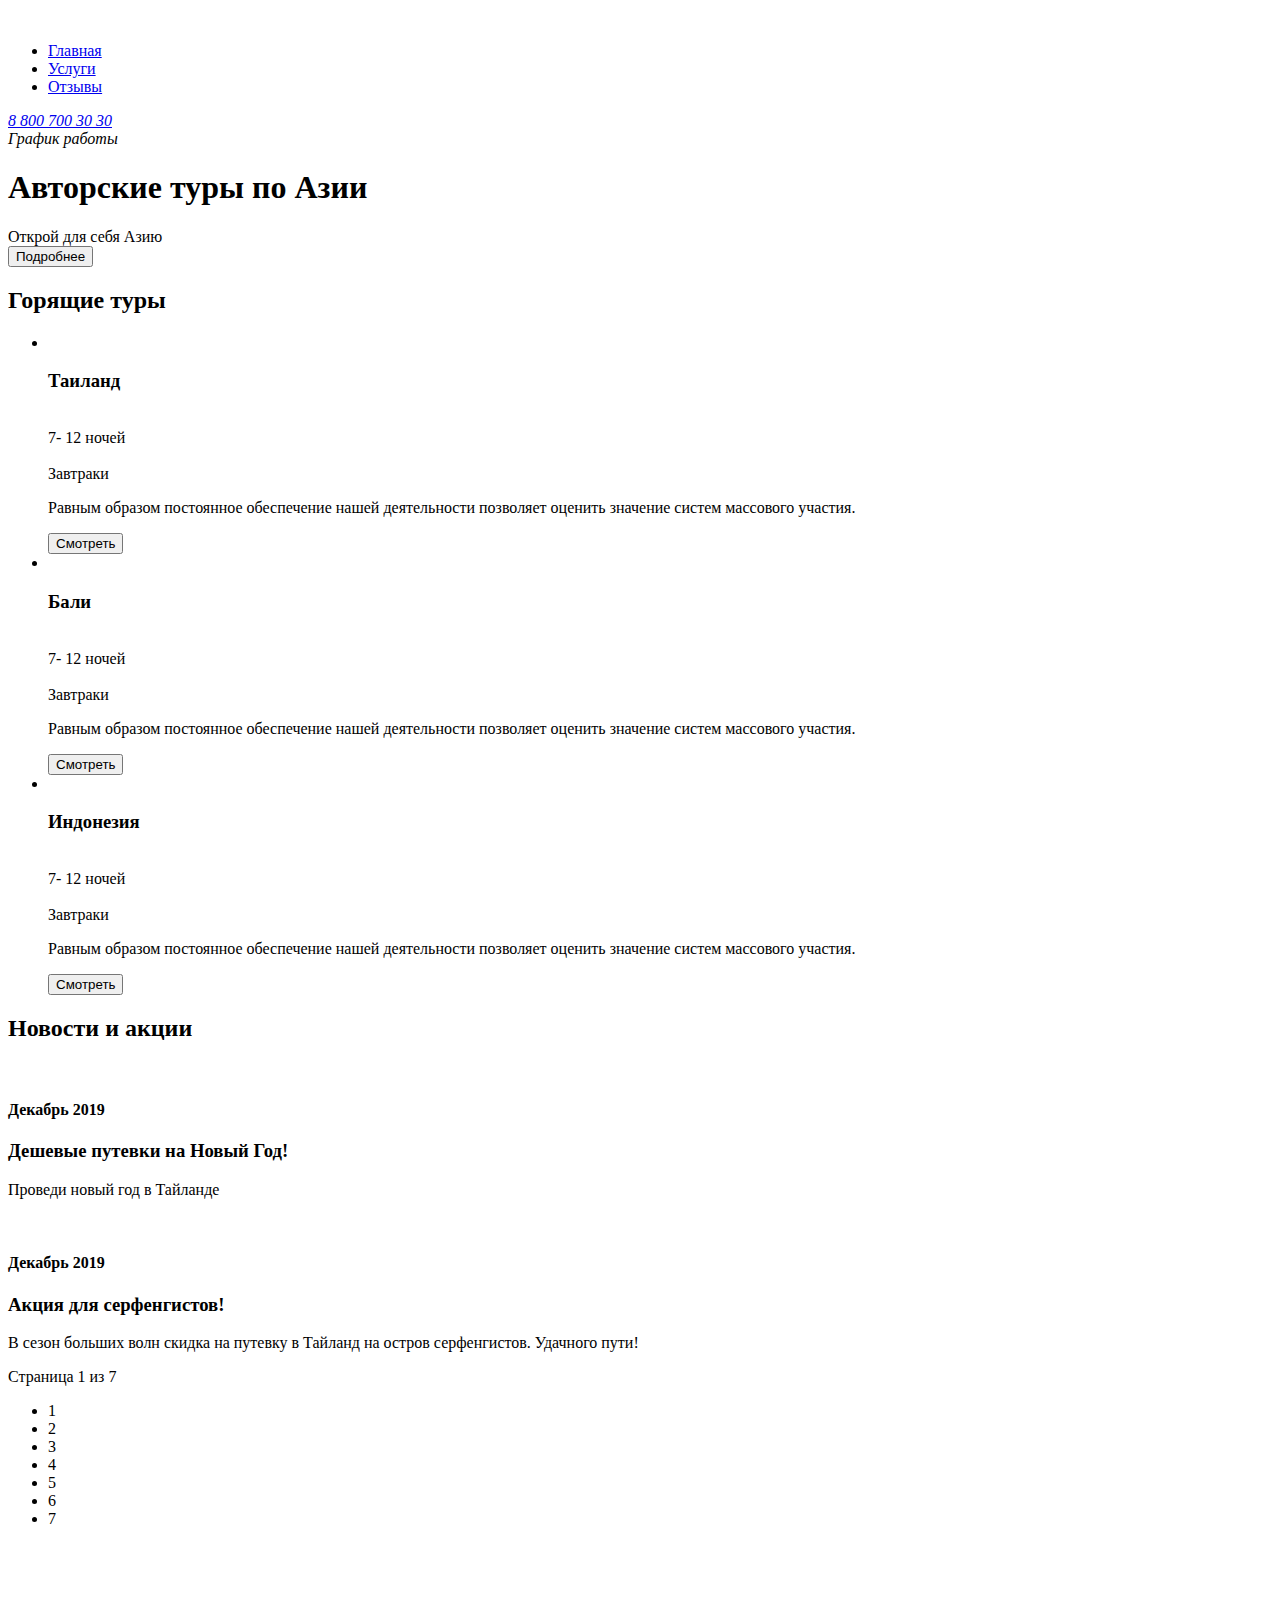
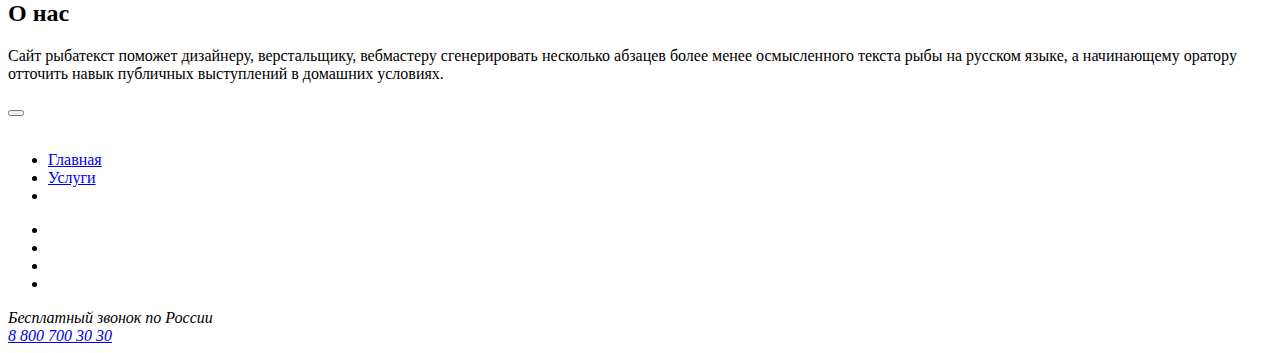
==== index.html @ 70059627 "правка" ====
<!DOCTYPE html>
<html lang="ru">
<head>
    <meta charset="UTF-8">
    <meta http-equiv="X-UA-Compatible" content="IE=edge">
    <meta name="viewport" content="width=device-width, initial-scale=1.0">
    <title>Air-Asia</title>
</head>
<body>
    <div class="wrapper">

<!-- header
========================================= -->

        <header class="header">
                <div class="container">
                        <div class="header__bar">
                            <div class="logo">
                                <a class="logo__item" href="/" ><img class="logo__pic" src="" alt="" ></a>
                            </div>
                            <nav class="menu">
                                <ul class="menu__list">
                                    <li class="menu__link"><a class="menu__link" href="#" >Главная</a></li>
                                    <li class="menu__link"><a class="menu__link" href="#" >Услуги</a></li>
                                    <li class="menu__link"><a class="menu__link" href="#" >Отзывы</a></li>
                                </ul>
                            </nav>
                            <address class="contacts">
                                <a href="tel:+78007003030" class="contacts__phone">8 800 700 30 30</a>
                                <div class="contacts__workhours">График работы</div>
                            </address>
                        </div><!--./header__bar-->
                        <div class="header__intro">
                            <h1 class="header__title">Авторские туры по Азии</h1>
                            <div class="header__subtitle">Открой для себя Азию</div>
                            <button class="btn">Подробнее</button>
                        </div>
                </div><!--./container-->
        </header>
        <div class="page-content">

<!-- hot-tour
==========================================================-->

            <section class="hot-tour">
                <div class="container">
                    <h2 class="hot-tour__title">Горящие туры</h2>
                    <div class="hot-tour__content">
                        <ul class="hot-tour__list">
                            <li class="hot-tour__block">
                                    <img class="hot-tour__pic" src="" alt="" >
                                    <h3 class="hot-tour__name">Таиланд</h3>
                                    <div class="hot-tour__offers">
                                        <img class="hottour__icon" src="" alt="">
                                        <div class="hot-tour__included">7- 12 ночей</div>
                                        <img class="hot-tour__icon" src="" alt="">
                                        <div class="hot-tour__included">Завтраки</div>
                                    </div>
                                    <p class="hot-tour__text">Равным образом постоянное обеспечение нашей деятельности позволяет оценить значение систем массового участия.</p>
                                    <button class="hot-tour__btn btn">Смотреть</button>
                            </li>
                            <li class="hot-tour__block">
                                    <img class="hot-tour__pic" src="" alt="" >
                                    <h3 class="hot-tour__name">Бали</h3>
                                    <div class="hot-tour__offers">
                                        <img class="hottour__icon" src="" alt="">
                                        <div class="hot-tour__included">7- 12 ночей</div>
                                        <img class="hot-tour__icon" src="" alt="">
                                        <div class="hot-tour__included">Завтраки</div>
                                    </div>
                                    <p class="hot-tour__text">Равным образом постоянное обеспечение нашей деятельности позволяет оценить значение систем массового участия.</p>
                                    <button class="hot-tour__btn btn">Смотреть</button>
                            </li>
                            <li class="hot-tour__block">
                                    <img class="hot-tour__pic" src="" alt="" >
                                    <h3 class="hot-tour__name">Индонезия</h3>
                                    <div class="hot-tour__offers">
                                        <img class="hottour__icon" src="" alt="">
                                        <div class="hot-tour__included">7- 12 ночей</div>
                                        <img class="hot-tour__icon" src="" alt="">
                                        <div class="hot-tour__included">Завтраки</div>
                                    </div>
                                    <p class="hot-tour__text">Равным образом постоянное обеспечение нашей деятельности позволяет оценить значение систем массового участия.</p>
                                    <button class="hot-tour__btn btn">Смотреть</button>
                            </li>
                        </ul>
                    </div><!--./hot-tour__content-->
                </div><!--./container-->
            </section><!--/.hot-tour-->

<!-- news
=========================================================-->

            <section class="news">
                <div class="container">
                    <h2 class="new__title">Новости и акции</h2>
                    <div class="news__content">
                        <div class="news__block">
                            <img class="news__image" src="" alt="">
                            <h4 class="news__date">Декабрь 2019</h4>
                            <h3 class="news__subtitle">Дешевые путевки на Новый Год!</h3>
                            <p class="news__paragraph">Проведи новый год в Тайланде</p>
                        </div>
                        <div class="news__block">
                            <img class="news__image" src="" alt="">
                            <h4 class="news__date">Декабрь 2019</h4>
                            <h3 class="news__subtitle">Акция для серфенгистов!</h3>
                            <p class="news__paragraph">В сезон больших волн скидка на путевку в Тайланд на остров серфенгистов. Удачного пути!</p>
                        </div>
                    </div><!--./news-content-->
                    <div class="paginator">
                        <div class="paginator__display">Страница 1 из 7</div>
                        <ul class="paginator__list">
                            <li class="paginator__item">1</li>
                            <li class="paginator__item">2</li>
                            <li class="paginator__item">3</li>
                            <li class="paginator__item">4</li>
                            <li class="paginator__item">5</li>
                            <li class="paginator__item">6</li>
                            <li class="paginator__item">7</li>
                        </ul>
                    </div>
                </div><!--./container-->
            </section><!--./news-->

<!-- about-us
==========================================================-->

            <section class="about-us">
                <div class="container">
                    <img class="about-us__img-back" src="" alt="">
                    <div class="about-us__block">
                        <img class="about-us__bg" src="" alt="">
                        <h2 class="about-us__title">О нас</h2>
                        <p class="about-us__paragraph">Сайт рыбатекст поможет дизайнеру, верстальщику, вебмастеру сгенерировать несколько абзацев более менее осмысленного текста рыбы на русском языке, а начинающему оратору отточить навык публичных выступлений в домашних условиях. </p>
                        <button class="btn"></button>
                    </div>
                </div><!--./container-->
            </section>

        </div> <!--./page-content-->

<!-- footer
==============================================-->

        <footer class="footer">
            <div class="container">
                <div class="footer__inner">
                    <div class="logo">
                        <a class="logo__item" href="/" ><img class="logo__pic" src="" alt="" ></a>
                    </div>
                    <nav class="menu">
                        <ul class="menu__list">
                            <li class="menu__link"><a class="menu__link" href="#" >Главная</a></li>
                            <li class="menu__link"><a class="menu__link" href="#" >Услуги</a></li>
                            <li class="menu__link"><a class="menu__link" href="#" ></a></li>
                        </ul>
                    </nav>
                    <div class="social">
                        <ul class="social__list">
                            <li class="social__item"><a class="social__link" href="" ><img class="social__icon" src="" alt=""></a></li>
                            <li class="social__item"><a class="social__link" href="" ><img class="social__icon" src="" alt=""></a></li>
                            <li class="social__item"><a class="social__link" href="" ><img class="social__icon" src="" alt=""></a></li>
                            <li class="social__item"><a class="social__link" href="" ><img class="social__icon" src="" alt=""></a></li>
                        </ul>
                    </div>
                    <address class="footer__contacts">
                        <div class="footer__contacts-text">Бесплатный звонок по России</div>
                        <a href="tel:+78007003030" class="contacts__phone">8 800 700 30 30</a>
                    </address>
                </div><!--./footer__inner-->
            </div><!--./container-->
        </footer>

    </div><!--./wrapper-->

</body>
</html>
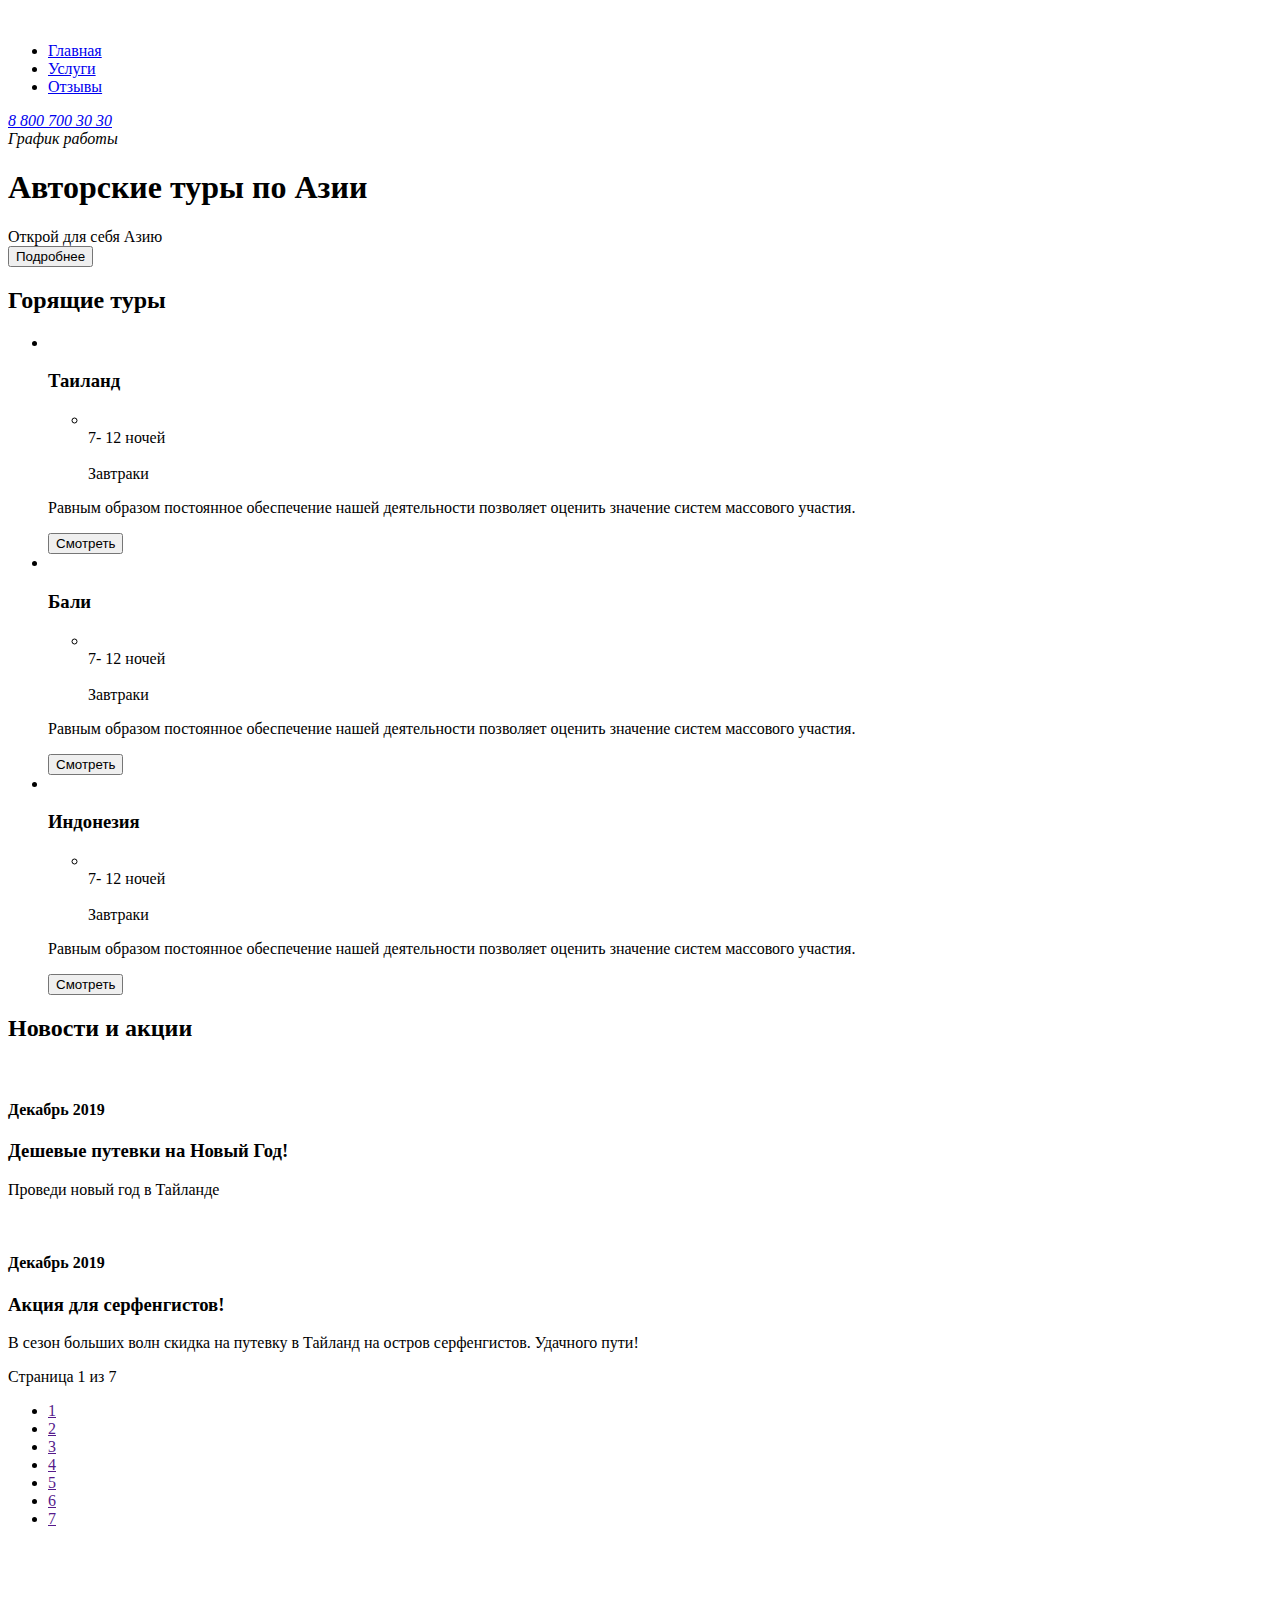
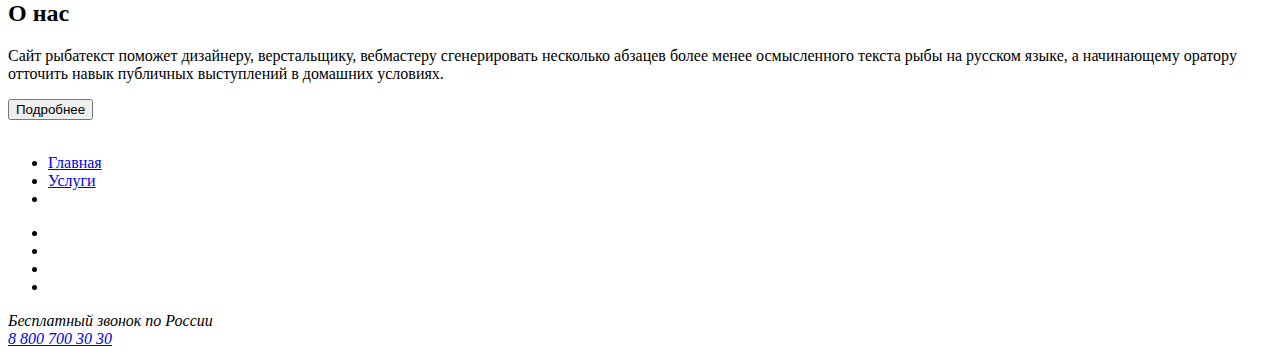
==== commit cb10776d: "Правки от наставника" ====
--- a/index.html
+++ b/index.html
@@ -4,175 +4,198 @@
     <meta charset="UTF-8">
     <meta http-equiv="X-UA-Compatible" content="IE=edge">
     <meta name="viewport" content="width=device-width, initial-scale=1.0">
+    <link rel="preconnect" href="https://fonts.googleapis.com">
+    <link rel="preconnect" href="https://fonts.gstatic.com" crossorigin>
+    <link href="https://fonts.googleapis.com/css2?family=Open+Sans:wght@400;700&display=swap" rel="stylesheet">
     <title>Air-Asia</title>
+    <link rel="stylesheet" href="css/style.css">
+
 </head>
 <body>
-    <div class="wrapper">
+
+<div class="wrapper">
 
 <!-- header
 ========================================= -->
 
-        <header class="header">
-                <div class="container">
-                        <div class="header__bar">
-                            <div class="logo">
-                                <a class="logo__item" href="/" ><img class="logo__pic" src="" alt="" ></a>
-                            </div>
-                            <nav class="menu">
-                                <ul class="menu__list">
-                                    <li class="menu__link"><a class="menu__link" href="#" >Главная</a></li>
-                                    <li class="menu__link"><a class="menu__link" href="#" >Услуги</a></li>
-                                    <li class="menu__link"><a class="menu__link" href="#" >Отзывы</a></li>
-                                </ul>
-                            </nav>
-                            <address class="contacts">
-                                <a href="tel:+78007003030" class="contacts__phone">8 800 700 30 30</a>
-                                <div class="contacts__workhours">График работы</div>
-                            </address>
-                        </div><!--./header__bar-->
-                        <div class="header__intro">
-                            <h1 class="header__title">Авторские туры по Азии</h1>
-                            <div class="header__subtitle">Открой для себя Азию</div>
-                            <button class="btn">Подробнее</button>
-                        </div>
-                </div><!--./container-->
-        </header>
-        <div class="page-content">
+<header class="header">
+    <div class="container">
+        <div class="header__bar">
+            <div class="logo">
+                <a class="logo__item" href="/" ><img class="logo__pic" src="img/logo.svg" alt="" ></a>
+            </div>
+            <nav class="menu">
+                <ul class="menu__list">
+                    <li class="menu__item"><a class="menu__link" href="#" >Главная</a></li>
+                    <li class="menu__item"><a class="menu__link" href="#" >Услуги</a></li>
+                    <li class="menu__item"><a class="menu__link" href="#" >Отзывы</a></li>
+                </ul>
+            </nav>
+            <address class="contacts">
+                <a class="contacts__phone" href="tel:+78007003030" >8 800 700 30 30</a>
+                <div class="contacts__workhours">График работы</div>
+            </address>
+        </div><!--./header__bar-->
+        <div class="header__intro">
+            <h1 class="header__title">Авторские туры по Азии</h1>
+            <div class="header__subtitle">Открой для себя Азию</div>
+            <button class="btn-intro btn">Подробнее</button>
+        </div>
+    </div><!--./container-->
+</header>
+
+<div class="page-content">
 
 <!-- hot-tour
 ==========================================================-->
 
-            <section class="hot-tour">
-                <div class="container">
-                    <h2 class="hot-tour__title">Горящие туры</h2>
-                    <div class="hot-tour__content">
-                        <ul class="hot-tour__list">
-                            <li class="hot-tour__block">
-                                    <img class="hot-tour__pic" src="" alt="" >
-                                    <h3 class="hot-tour__name">Таиланд</h3>
-                                    <div class="hot-tour__offers">
-                                        <img class="hottour__icon" src="" alt="">
-                                        <div class="hot-tour__included">7- 12 ночей</div>
-                                        <img class="hot-tour__icon" src="" alt="">
-                                        <div class="hot-tour__included">Завтраки</div>
-                                    </div>
-                                    <p class="hot-tour__text">Равным образом постоянное обеспечение нашей деятельности позволяет оценить значение систем массового участия.</p>
-                                    <button class="hot-tour__btn btn">Смотреть</button>
-                            </li>
-                            <li class="hot-tour__block">
-                                    <img class="hot-tour__pic" src="" alt="" >
-                                    <h3 class="hot-tour__name">Бали</h3>
-                                    <div class="hot-tour__offers">
-                                        <img class="hottour__icon" src="" alt="">
-                                        <div class="hot-tour__included">7- 12 ночей</div>
-                                        <img class="hot-tour__icon" src="" alt="">
-                                        <div class="hot-tour__included">Завтраки</div>
-                                    </div>
-                                    <p class="hot-tour__text">Равным образом постоянное обеспечение нашей деятельности позволяет оценить значение систем массового участия.</p>
-                                    <button class="hot-tour__btn btn">Смотреть</button>
-                            </li>
-                            <li class="hot-tour__block">
-                                    <img class="hot-tour__pic" src="" alt="" >
-                                    <h3 class="hot-tour__name">Индонезия</h3>
-                                    <div class="hot-tour__offers">
-                                        <img class="hottour__icon" src="" alt="">
-                                        <div class="hot-tour__included">7- 12 ночей</div>
-                                        <img class="hot-tour__icon" src="" alt="">
-                                        <div class="hot-tour__included">Завтраки</div>
-                                    </div>
-                                    <p class="hot-tour__text">Равным образом постоянное обеспечение нашей деятельности позволяет оценить значение систем массового участия.</p>
-                                    <button class="hot-tour__btn btn">Смотреть</button>
-                            </li>
-                        </ul>
-                    </div><!--./hot-tour__content-->
-                </div><!--./container-->
-            </section><!--/.hot-tour-->
+    <section class="hot-tour">
+        <div class="container">
+            <h2 class="hot-tour__title title">Горящие туры</h2>
+                <ul class="hot-tour__list">
+                    <li class="hot-tour__block">
+                        <img class="hot-tour__pic" src="" alt="" >
+                        <div class="hot-tour__block-content">
+                            <h3 class="hot-tour__name">Таиланд</h3>
+                            <ul class="hot-tour__offers">
+                                <li class="hot-tour__offers-item">
+                                    <img class="hottour__icon" src="" alt="">
+                                    <div class="hot-tour__included">7- 12 ночей</div>
+                                    <img class="hot-tour__icon" src="" alt="">
+                                    <div class="hot-tour__included">Завтраки</div>
+                                </li>
+                            </ul>
+                            <p class="hot-tour__text">Равным образом постоянное обеспечение нашей деятельности позволяет оценить значение систем массового участия.</p>
+                            <button class="hot-tour__btn btn">Смотреть</button>
+                        </div>
+                    </li>
+                    <li class="hot-tour__block">
+                        <img class="hot-tour__pic" src="" alt="" >
+                        <div class="hot-tour__block-content">
+                            <h3 class="hot-tour__name">Бали</h3>
+                            <ul class="hot-tour__offers">
+                                <li class="hot-tour__offers-item">
+                                    <img class="hottour__icon" src="" alt="">
+                                    <div class="hot-tour__included">7- 12 ночей</div>
+                                    <img class="hot-tour__icon" src="" alt="">
+                                    <div class="hot-tour__included">Завтраки</div>
+                                </li>
+                            </ul>
+                            <p class="hot-tour__text">Равным образом постоянное обеспечение нашей деятельности позволяет оценить значение систем массового участия.</p>
+                            <button class="hot-tour__btn btn">Смотреть</button>
+                        </div>
+                    </li>
+                    <li class="hot-tour__block">
+                        <img class="hot-tour__pic" src="" alt="" >
+                        <div class="hot-tour__block-content">
+                            <h3 class="hot-tour__name">Индонезия</h3>
+                            <ul class="hot-tour__offers">
+                                <li class="hot-tour__offers-item">
+                                    <img class="hottour__icon" src="" alt="">
+                                    <div class="hot-tour__included">7- 12 ночей</div>
+                                    <img class="hot-tour__icon" src="" alt="">
+                                    <div class="hot-tour__included">Завтраки</div>
+                                </li>
+                            </ul>
+                            <p class="hot-tour__text">Равным образом постоянное обеспечение нашей деятельности позволяет оценить значение систем массового участия.</p>
+                            <button class="hot-tour__btn btn">Смотреть</button>
+                        </div>
+                    </li>
+                </ul>
+        </div><!--./container-->
+    </section><!--/.hot-tour-->
 
 <!-- news
 =========================================================-->
 
-            <section class="news">
-                <div class="container">
-                    <h2 class="new__title">Новости и акции</h2>
-                    <div class="news__content">
-                        <div class="news__block">
-                            <img class="news__image" src="" alt="">
-                            <h4 class="news__date">Декабрь 2019</h4>
-                            <h3 class="news__subtitle">Дешевые путевки на Новый Год!</h3>
-                            <p class="news__paragraph">Проведи новый год в Тайланде</p>
-                        </div>
-                        <div class="news__block">
-                            <img class="news__image" src="" alt="">
-                            <h4 class="news__date">Декабрь 2019</h4>
-                            <h3 class="news__subtitle">Акция для серфенгистов!</h3>
-                            <p class="news__paragraph">В сезон больших волн скидка на путевку в Тайланд на остров серфенгистов. Удачного пути!</p>
-                        </div>
-                    </div><!--./news-content-->
-                    <div class="paginator">
-                        <div class="paginator__display">Страница 1 из 7</div>
-                        <ul class="paginator__list">
-                            <li class="paginator__item">1</li>
-                            <li class="paginator__item">2</li>
-                            <li class="paginator__item">3</li>
-                            <li class="paginator__item">4</li>
-                            <li class="paginator__item">5</li>
-                            <li class="paginator__item">6</li>
-                            <li class="paginator__item">7</li>
-                        </ul>
+    <section class="news">
+        <div class="container">
+            <h2 class="news__title title">Новости и акции</h2>
+            <div class="news__content">
+                <div class="news__block">
+                    <img class="news__image" src="" alt="">
+                    <div class="news__block-item">
+                        <h4 class="news__date">Декабрь 2019</h4>
+                        <h3 class="news__subtitle">Дешевые путевки на Новый Год!</h3>
+                        <p class="news__paragraph">Проведи новый год в Тайланде</p>
                     </div>
-                </div><!--./container-->
-            </section><!--./news-->
+                </div>
+                <div class="news__block">
+                    <img class="news__image" src="" alt="">
+                    <div class="news__block-item">
+                        <h4 class="news__date">Декабрь 2019</h4>
+                        <h3 class="news__subtitle">Акция для серфенгистов!</h3>
+                        <p class="news__paragraph">В сезон больших волн скидка на путевку в Тайланд на остров серфенгистов. Удачного пути!</p>
+                    </div>
+                </div>
+            </div><!--./news-content-->
+            <div class="paginator">
+                <div class="paginator__display">Страница 1 из 7</div>
+                <ul class="paginator__list">
+                    <li class="paginator__item"><a class="paginator__link" href="" >1</a></li>
+                    <li class="paginator__item"><a class="paginator__link" href="" >2</a></li>
+                    <li class="paginator__item"><a class="paginator__link" href="" >3</a></li>
+                    <li class="paginator__item"><a class="paginator__link" href="" >4</a></li>
+                    <li class="paginator__item"><a class="paginator__link" href="" >5</a></li>
+                    <li class="paginator__item"><a class="paginator__link" href="" >6</a></li>
+                    <li class="paginator__item"><a class="paginator__link" href="" >7</a></li>
+                </ul>
+            </div>
+        </div><!--./container-->
+    </section><!--./news-->
 
 <!-- about-us
 ==========================================================-->
 
-            <section class="about-us">
-                <div class="container">
-                    <img class="about-us__img-back" src="" alt="">
-                    <div class="about-us__block">
-                        <img class="about-us__bg" src="" alt="">
-                        <h2 class="about-us__title">О нас</h2>
-                        <p class="about-us__paragraph">Сайт рыбатекст поможет дизайнеру, верстальщику, вебмастеру сгенерировать несколько абзацев более менее осмысленного текста рыбы на русском языке, а начинающему оратору отточить навык публичных выступлений в домашних условиях. </p>
-                        <button class="btn"></button>
-                    </div>
-                </div><!--./container-->
-            </section>
-
-        </div> <!--./page-content-->
+    <section class="about-us">
+        <div class="container">
+            <img class="about-us__img-back" src="" alt="">
+            <div class="about-us__block">
+                <img class="about-us__bg" src="" alt="">
+                <div class="about-us__content">
+                    <h2 class="about-us__title title">О нас</h2>
+                    <p class="about-us__paragraph">Сайт рыбатекст поможет дизайнеру, верстальщику, вебмастеру сгенерировать несколько абзацев более менее осмысленного текста рыбы на русском языке, а начинающему оратору отточить навык публичных выступлений в домашних условиях. </p>
+                    <button class="btn">Подробнее</button>
+                </div>
+            </div>
+        </div><!--./container-->
+    </section>
+
+</div> <!--./page-content-->
 
 <!-- footer
 ==============================================-->
 
-        <footer class="footer">
-            <div class="container">
-                <div class="footer__inner">
-                    <div class="logo">
-                        <a class="logo__item" href="/" ><img class="logo__pic" src="" alt="" ></a>
-                    </div>
-                    <nav class="menu">
-                        <ul class="menu__list">
-                            <li class="menu__link"><a class="menu__link" href="#" >Главная</a></li>
-                            <li class="menu__link"><a class="menu__link" href="#" >Услуги</a></li>
-                            <li class="menu__link"><a class="menu__link" href="#" ></a></li>
-                        </ul>
-                    </nav>
-                    <div class="social">
-                        <ul class="social__list">
-                            <li class="social__item"><a class="social__link" href="" ><img class="social__icon" src="" alt=""></a></li>
-                            <li class="social__item"><a class="social__link" href="" ><img class="social__icon" src="" alt=""></a></li>
-                            <li class="social__item"><a class="social__link" href="" ><img class="social__icon" src="" alt=""></a></li>
-                            <li class="social__item"><a class="social__link" href="" ><img class="social__icon" src="" alt=""></a></li>
-                        </ul>
-                    </div>
-                    <address class="footer__contacts">
-                        <div class="footer__contacts-text">Бесплатный звонок по России</div>
-                        <a href="tel:+78007003030" class="contacts__phone">8 800 700 30 30</a>
-                    </address>
-                </div><!--./footer__inner-->
-            </div><!--./container-->
-        </footer>
-
-    </div><!--./wrapper-->
+<footer class="footer">
+    <div class="container">
+        <div class="footer__inner">
+            <div class="logo">
+                <a class="logo__item" href="/" ><img class="logo__pic" src="" alt="" ></a>
+            </div>
+            <nav class="menu">
+                <ul class="menu__list">
+                    <li class="menu__link"><a class="menu__link" href="#" >Главная</a></li>
+                    <li class="menu__link"><a class="menu__link" href="#" >Услуги</a></li>
+                    <li class="menu__link"><a class="menu__link" href="#" ></a></li>
+                </ul>
+            </nav>
+            <div class="social">
+                <ul class="social__list">
+                    <li class="social__item"><a class="social__link" href="" ><img class="social__icon" src="" alt=""></a></li>
+                    <li class="social__item"><a class="social__link" href="" ><img class="social__icon" src="" alt=""></a></li>
+                    <li class="social__item"><a class="social__link" href="" ><img class="social__icon" src="" alt=""></a></li>
+                    <li class="social__item"><a class="social__link" href="" ><img class="social__icon" src="" alt=""></a></li>
+                </ul>
+            </div>
+            <address class="contacts">
+                <div class="contacts__workhours">Бесплатный звонок по России</div>
+                <a class="contacts__phone" href="tel:+78007003030" >8 800 700 30 30</a>
+            </address>
+        </div><!--./footer__inner-->
+    </div><!--./container-->
+</footer>
+
+</div><!--./wrapper-->
 
 </body>
 </html>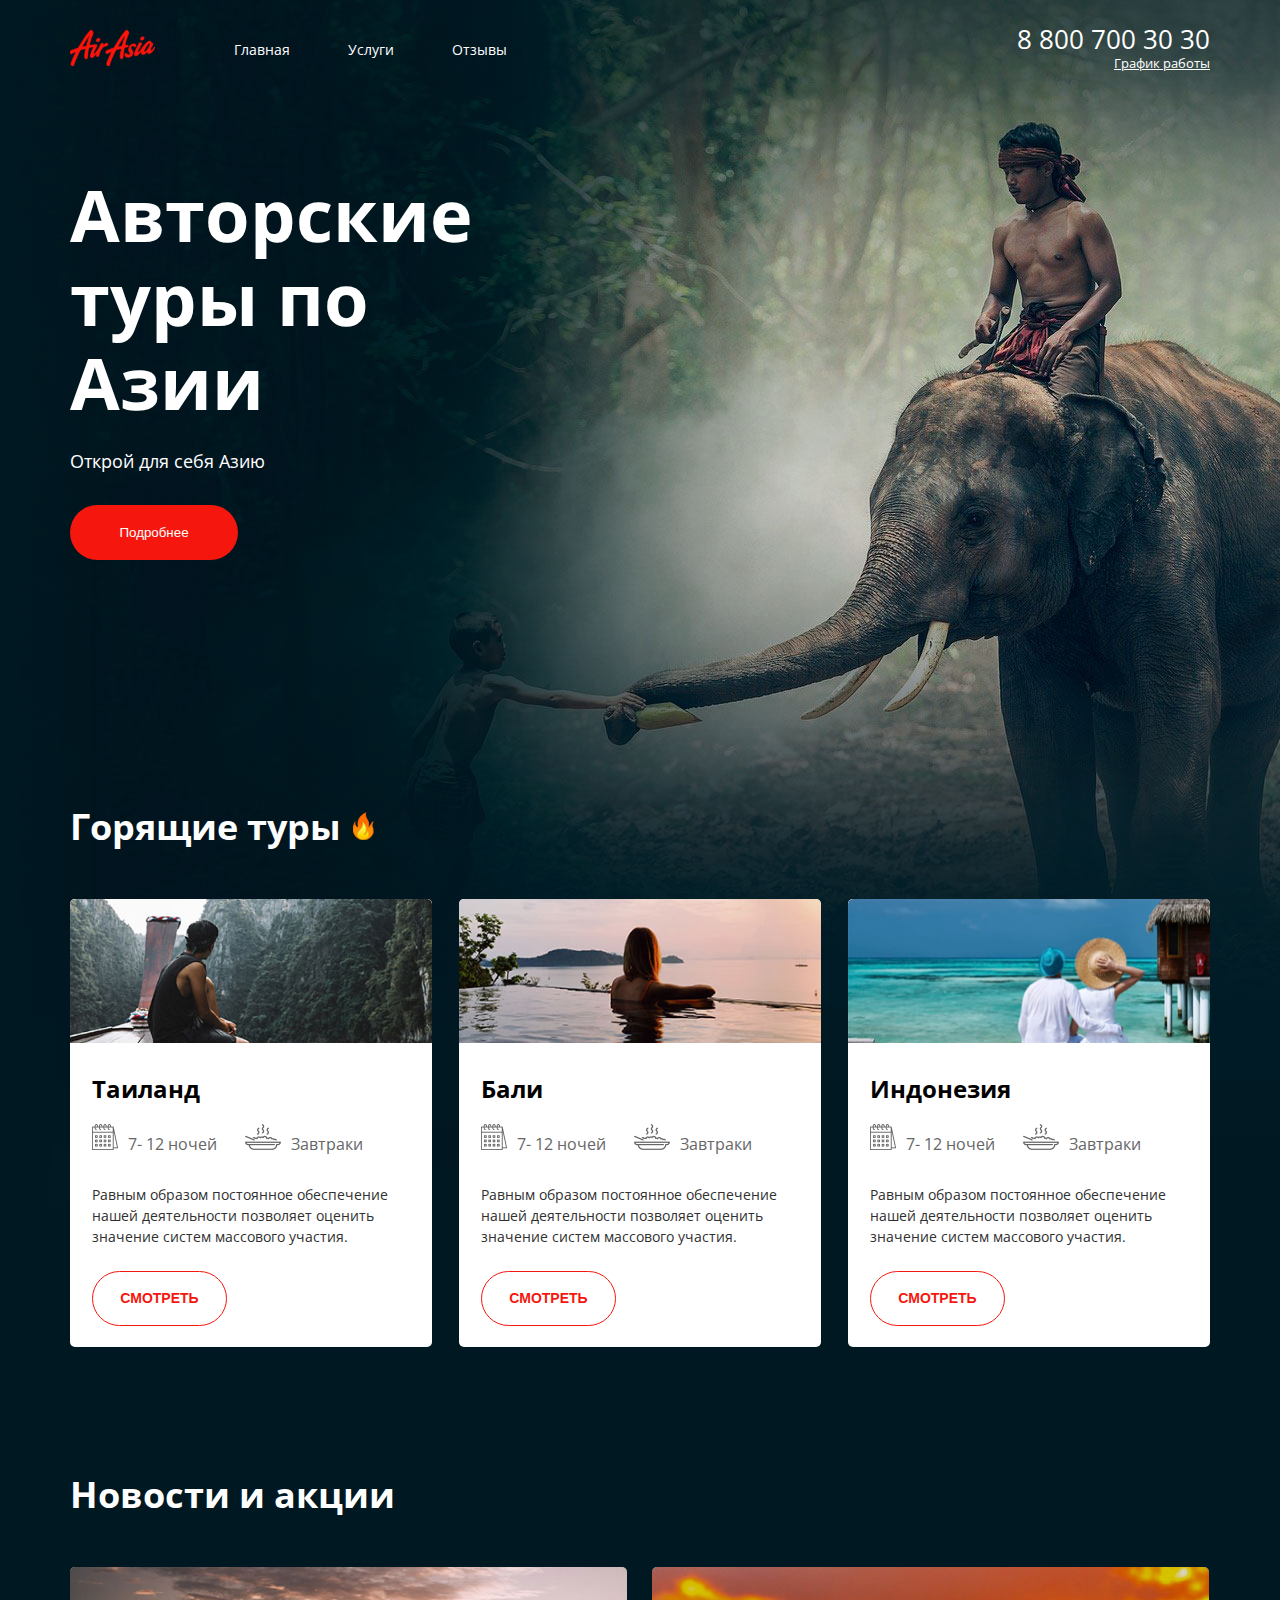
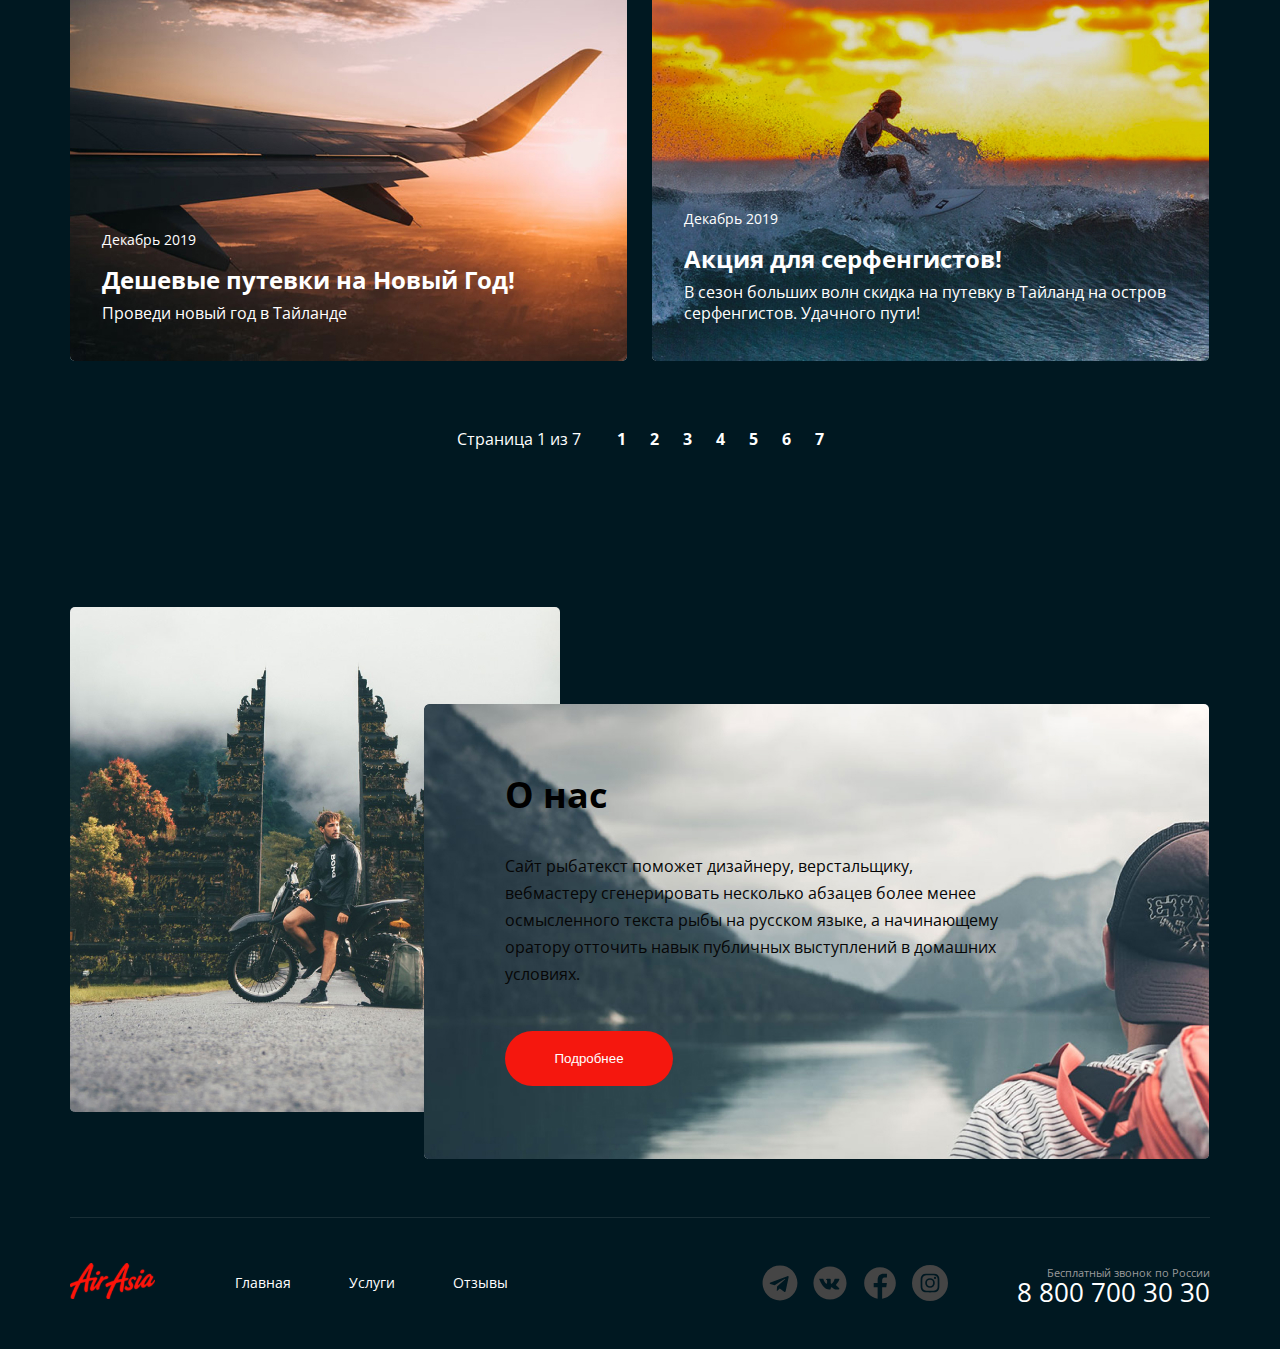
==== commit 3dcfb0c9: "вторая неделя(стили)" ====
--- a/index.html
+++ b/index.html
@@ -7,11 +7,35 @@
     <link rel="preconnect" href="https://fonts.googleapis.com">
     <link rel="preconnect" href="https://fonts.gstatic.com" crossorigin>
     <link href="https://fonts.googleapis.com/css2?family=Open+Sans:wght@400;700&display=swap" rel="stylesheet">
+    <link rel="stylesheet" href="css/style.css">
     <title>Air-Asia</title>
-    <link rel="stylesheet" href="css/style.css">
-
 </head>
 <body>
+
+    <!-- Sprite -->
+<svg style="display: none;" width="36px" height="36px">
+    <symbol id="telegram" viewBox="0 0 32 32" >
+        <g>
+            <path d="M16 0.5c-8.563 0-15.5 6.938-15.5 15.5s6.938 15.5 15.5 15.5c8.563 0 15.5-6.938 15.5-15.5s-6.938-15.5-15.5-15.5zM23.613 11.119l-2.544 11.988c-0.188 0.85-0.694 1.056-1.4 0.656l-3.875-2.856-1.869 1.8c-0.206 0.206-0.381 0.381-0.781 0.381l0.275-3.944 7.181-6.488c0.313-0.275-0.069-0.431-0.482-0.156l-8.875 5.587-3.825-1.194c-0.831-0.262-0.85-0.831 0.175-1.231l14.944-5.763c0.694-0.25 1.3 0.169 1.075 1.219z"/>
+        </g>
+    </symbol>
+    <symbol id="vk" viewBox="0 0 50 50">
+        <g>
+            <path d="M25,2C12.318,2,2,12.318,2,25s10.318,23,23,23c12.683,0,23-10.318,23-23S37.683,2,25,2z M34.973,29.535 c2.237,1.986,2.702,2.695,2.778,2.816C38.678,33.821,36.723,34,36.723,34h-4.12c0,0-1.003,0.011-1.86-0.557 c-1.397-0.915-2.86-2.689-3.888-2.381C25.992,31.32,26,32.486,26,33.483C26,33.84,25.693,34,25,34s-0.981,0-1.288,0 c-2.257,0-4.706-0.76-7.149-3.313c-3.456-3.609-6.487-10.879-6.487-10.879s-0.179-0.366,0.016-0.589 c0.221-0.25,0.822-0.218,0.822-0.218L14.909,19c0,0,0.376,0.071,0.646,0.261c0.223,0.156,0.347,0.454,0.347,0.454 s0.671,2.216,1.526,3.629c1.67,2.758,2.447,2.828,3.014,2.531C21.27,25.445,21,22.513,21,22.513s0.037-1.259-0.395-1.82 c-0.333-0.434-0.97-0.665-1.248-0.701c-0.225-0.029,0.151-0.423,0.63-0.648C20.627,19.059,21.498,18.986,23,19 c1.169,0.011,1.506,0.081,1.962,0.186C26.341,19.504,26,20.343,26,23.289c0,0.944-0.13,2.271,0.582,2.711 c0.307,0.19,1.359,0.422,3.231-2.618c0.889-1.442,1.596-3.834,1.596-3.834s0.146-0.263,0.373-0.393 c0.232-0.133,0.225-0.13,0.543-0.13S35.832,19,36.532,19c0.699,0,1.355-0.008,1.468,0.402c0.162,0.589-0.516,2.607-2.234,4.797 C32.943,27.793,32.63,27.457,34.973,29.535z"/>
+        </g>
+    </symbol>
+    <symbol id="facebook" viewBox="0 0 50 50">
+        <g>
+            <path d="M25,3C12.85,3,3,12.85,3,25c0,11.03,8.125,20.137,18.712,21.728V30.831h-5.443v-5.783h5.443v-3.848 c0-6.371,3.104-9.168,8.399-9.168c2.536,0,3.877,0.188,4.512,0.274v5.048h-3.612c-2.248,0-3.033,2.131-3.033,4.533v3.161h6.588 l-0.894,5.783h-5.694v15.944C38.716,45.318,47,36.137,47,25C47,12.85,37.15,3,25,3z"/>
+        </g>
+    </symbol>
+    <symbol id="instagram" viewBox="0 0 19.2 19.2">
+        <g>
+            <path d="M13.898 7.051a1.656 1.656 0 0 0-.95-.949 2.766 2.766 0 0 0-.928-.172c-.527-.024-.685-.03-2.02-.03s-1.493.006-2.02.03a2.766 2.766 0 0 0-.929.172 1.656 1.656 0 0 0-.949.95 2.766 2.766 0 0 0-.172.928c-.024.527-.03.685-.03 2.02s.006 1.493.03 2.02a2.766 2.766 0 0 0 .172.929 1.656 1.656 0 0 0 .95.949 2.766 2.766 0 0 0 .928.172c.527.024.685.03 2.02.03s1.493-.006 2.02-.03a2.766 2.766 0 0 0 .929-.172 1.656 1.656 0 0 0 .949-.95 2.766 2.766 0 0 0 .172-.928c.024-.527.03-.685.03-2.02s-.006-1.493-.03-2.02a2.766 2.766 0 0 0-.172-.929zM10 12.568A2.568 2.568 0 1 1 12.568 10 2.568 2.568 0 0 1 10 12.568zm2.669-4.637a.6.6 0 1 1 .6-.6.6.6 0 0 1-.6.6z" transform="translate(-.4 -.4)"/><circle cx="9.6" cy="9.6" r="1.667"/><path d="M10 .4a9.6 9.6 0 1 0 9.6 9.6A9.6 9.6 0 0 0 10 .4zm4.97 11.662a3.67 3.67 0 0 1-.233 1.213 2.556 2.556 0 0 1-1.462 1.462 3.67 3.67 0 0 1-1.213.233c-.534.024-.704.03-2.062.03s-1.528-.006-2.062-.03a3.67 3.67 0 0 1-1.213-.233 2.556 2.556 0 0 1-1.462-1.462 3.67 3.67 0 0 1-.233-1.213C5.006 11.528 5 11.358 5 10s.006-1.528.03-2.062a3.67 3.67 0 0 1 .233-1.213 2.556 2.556 0 0 1 1.462-1.462 3.67 3.67 0 0 1 1.213-.233C8.472 5.006 8.642 5 10 5s1.528.006 2.062.03a3.67 3.67 0 0 1 1.213.233 2.556 2.556 0 0 1 1.462 1.462 3.67 3.67 0 0 1 .233 1.213c.024.534.03.704.03 2.062s-.006 1.528-.03 2.062z" transform="translate(-.4 -.4)"/>
+        </g>
+    </symbol>
+
+</svg>
 
 <div class="wrapper">
 
@@ -24,14 +48,14 @@
             <div class="logo">
                 <a class="logo__item" href="/" ><img class="logo__pic" src="img/logo.svg" alt="" ></a>
             </div>
-            <nav class="menu">
+            <nav class="menu menu__header">
                 <ul class="menu__list">
                     <li class="menu__item"><a class="menu__link" href="#" >Главная</a></li>
                     <li class="menu__item"><a class="menu__link" href="#" >Услуги</a></li>
                     <li class="menu__item"><a class="menu__link" href="#" >Отзывы</a></li>
                 </ul>
             </nav>
-            <address class="contacts">
+            <address class="contacts contacts__header">
                 <a class="contacts__phone" href="tel:+78007003030" >8 800 700 30 30</a>
                 <div class="contacts__workhours">График работы</div>
             </address>
@@ -39,7 +63,7 @@
         <div class="header__intro">
             <h1 class="header__title">Авторские туры по Азии</h1>
             <div class="header__subtitle">Открой для себя Азию</div>
-            <button class="btn-intro btn">Подробнее</button>
+            <button class="btn">Подробнее</button>
         </div>
     </div><!--./container-->
 </header>
@@ -54,14 +78,16 @@
             <h2 class="hot-tour__title title">Горящие туры</h2>
                 <ul class="hot-tour__list">
                     <li class="hot-tour__block">
-                        <img class="hot-tour__pic" src="" alt="" >
+                        <img class="hot-tour__pic" src="img/hot-tour/thailand.jpg" alt="" >
                         <div class="hot-tour__block-content">
                             <h3 class="hot-tour__name">Таиланд</h3>
                             <ul class="hot-tour__offers">
                                 <li class="hot-tour__offers-item">
-                                    <img class="hottour__icon" src="" alt="">
+                                    <img class="hot-tour__icon" src="img/hot-tour/calendar.svg" alt="">
                                     <div class="hot-tour__included">7- 12 ночей</div>
-                                    <img class="hot-tour__icon" src="" alt="">
+                                </li>
+                                <li class="hot-tour__offers-item">
+                                    <img class="hot-tour__icon" src="img/hot-tour/meal.svg" alt="">
                                     <div class="hot-tour__included">Завтраки</div>
                                 </li>
                             </ul>
@@ -70,14 +96,16 @@
                         </div>
                     </li>
                     <li class="hot-tour__block">
-                        <img class="hot-tour__pic" src="" alt="" >
+                        <img class="hot-tour__pic" src="img/hot-tour/bali.jpg" alt="" >
                         <div class="hot-tour__block-content">
                             <h3 class="hot-tour__name">Бали</h3>
                             <ul class="hot-tour__offers">
                                 <li class="hot-tour__offers-item">
-                                    <img class="hottour__icon" src="" alt="">
+                                    <img class="hot-tour__icon" src="img/hot-tour/calendar.svg" alt="">
                                     <div class="hot-tour__included">7- 12 ночей</div>
-                                    <img class="hot-tour__icon" src="" alt="">
+                                </li>
+                                <li class="hot-tour__offers-item">
+                                    <img class="hot-tour__icon" src="img/hot-tour/meal.svg" alt="">
                                     <div class="hot-tour__included">Завтраки</div>
                                 </li>
                             </ul>
@@ -86,14 +114,16 @@
                         </div>
                     </li>
                     <li class="hot-tour__block">
-                        <img class="hot-tour__pic" src="" alt="" >
+                        <img class="hot-tour__pic" src="img/hot-tour/Indonesia.jpg" alt="" >
                         <div class="hot-tour__block-content">
                             <h3 class="hot-tour__name">Индонезия</h3>
                             <ul class="hot-tour__offers">
                                 <li class="hot-tour__offers-item">
-                                    <img class="hottour__icon" src="" alt="">
+                                    <img class="hot-tour__icon" src="img/hot-tour/calendar.svg" alt="">
                                     <div class="hot-tour__included">7- 12 ночей</div>
-                                    <img class="hot-tour__icon" src="" alt="">
+                                </li>
+                                <li class="hot-tour__offers-item">
+                                    <img class="hot-tour__icon" src="img/hot-tour/meal.svg" alt="">
                                     <div class="hot-tour__included">Завтраки</div>
                                 </li>
                             </ul>
@@ -111,9 +141,8 @@
     <section class="news">
         <div class="container">
             <h2 class="news__title title">Новости и акции</h2>
-            <div class="news__content">
                 <div class="news__block">
-                    <img class="news__image" src="" alt="">
+                    <img class="news__image" src="img/news/plain.jpg" alt="">
                     <div class="news__block-item">
                         <h4 class="news__date">Декабрь 2019</h4>
                         <h3 class="news__subtitle">Дешевые путевки на Новый Год!</h3>
@@ -121,14 +150,13 @@
                     </div>
                 </div>
                 <div class="news__block">
-                    <img class="news__image" src="" alt="">
+                    <img class="news__image" src="img/news/Surfer.jpg" alt="">
                     <div class="news__block-item">
                         <h4 class="news__date">Декабрь 2019</h4>
                         <h3 class="news__subtitle">Акция для серфенгистов!</h3>
                         <p class="news__paragraph">В сезон больших волн скидка на путевку в Тайланд на остров серфенгистов. Удачного пути!</p>
                     </div>
                 </div>
-            </div><!--./news-content-->
             <div class="paginator">
                 <div class="paginator__display">Страница 1 из 7</div>
                 <ul class="paginator__list">
@@ -149,13 +177,15 @@
 
     <section class="about-us">
         <div class="container">
-            <img class="about-us__img-back" src="" alt="">
-            <div class="about-us__block">
-                <img class="about-us__bg" src="" alt="">
-                <div class="about-us__content">
-                    <h2 class="about-us__title title">О нас</h2>
-                    <p class="about-us__paragraph">Сайт рыбатекст поможет дизайнеру, верстальщику, вебмастеру сгенерировать несколько абзацев более менее осмысленного текста рыбы на русском языке, а начинающему оратору отточить навык публичных выступлений в домашних условиях. </p>
-                    <button class="btn">Подробнее</button>
+            <div class="about-us__inner">
+                <img class="about-us__img-back" src="img/about-us/gates.jpg" alt="">
+                <div class="about-us__block">
+                    <img class="about-us__bg" src="img/about-us/mountains.jpg" alt="">
+                    <div class="about-us__content">
+                        <h2 class="about-us__title title">О нас</h2>
+                        <p class="about-us__paragraph">Сайт рыбатекст поможет дизайнеру, верстальщику, вебмастеру сгенерировать несколько абзацев более менее осмысленного текста рыбы на русском языке, а начинающему оратору отточить навык публичных выступлений в домашних условиях. </p>
+                        <button class="btn">Подробнее</button>
+                    </div>
                 </div>
             </div>
         </div><!--./container-->
@@ -170,25 +200,49 @@
     <div class="container">
         <div class="footer__inner">
             <div class="logo">
-                <a class="logo__item" href="/" ><img class="logo__pic" src="" alt="" ></a>
-            </div>
-            <nav class="menu">
+                <a class="logo__item" href="/" ><img class="logo__pic" src="img/logo.svg" alt="" ></a>
+            </div>
+            <nav class="menu__footer menu">
                 <ul class="menu__list">
-                    <li class="menu__link"><a class="menu__link" href="#" >Главная</a></li>
-                    <li class="menu__link"><a class="menu__link" href="#" >Услуги</a></li>
-                    <li class="menu__link"><a class="menu__link" href="#" ></a></li>
+                    <li class="menu__item"><a class="menu__link" href="#" >Главная</a></li>
+                    <li class="menu__item"><a class="menu__link" href="#" >Услуги</a></li>
+                    <li class="menu__item"><a class="menu__link" href="#" >Отзывы</a></li>
                 </ul>
             </nav>
             <div class="social">
                 <ul class="social__list">
-                    <li class="social__item"><a class="social__link" href="" ><img class="social__icon" src="" alt=""></a></li>
-                    <li class="social__item"><a class="social__link" href="" ><img class="social__icon" src="" alt=""></a></li>
-                    <li class="social__item"><a class="social__link" href="" ><img class="social__icon" src="" alt=""></a></li>
-                    <li class="social__item"><a class="social__link" href="" ><img class="social__icon" src="" alt=""></a></li>
-                </ul>
-            </div>
-            <address class="contacts">
-                <div class="contacts__workhours">Бесплатный звонок по России</div>
+                    <li class="social__item">
+                        <a class="social__link" href="" >
+                            <svg class="social__svg">
+                                <use xlink:href="#telegram"></use>
+                            </svg>
+                        </a>
+                    </li>
+                    <li class="social__item">
+                        <a class="social__link" href="" >
+                            <svg class="social__svg">
+                                <use class="social__svg-use" xlink:href="#vk"></use>
+                            </svg>
+                        </a>
+                    </li>
+                    <li class="social__item">
+                        <a class="social__link" href="" >
+                            <svg class="social__svg">
+                                <use xlink:href="#facebook"></use>
+                            </svg>
+                        </a>
+                    </li>
+                    <li class="social__item">
+                        <a class="social__link" href="" >
+                            <svg class="social__svg">
+                                <use xlink:href="#instagram"></use>
+                            </svg>
+                        </a>
+                    </li>
+                </ul>
+            </div>
+            <address class="contacts__footer contacts">
+                <div class="contacts__text">Бесплатный звонок по России</div>
                 <a class="contacts__phone" href="tel:+78007003030" >8 800 700 30 30</a>
             </address>
         </div><!--./footer__inner-->
--- a/css/style.css
+++ b/css/style.css
@@ -0,0 +1,480 @@
+*,
+*::after,
+*::before {
+  margin: 0;
+  padding: 0;
+  box-sizing: border-box;
+}
+
+ul, li {
+  list-style: none;
+}
+
+a {
+  text-decoration: none;
+}
+
+body {
+    background: #001821 url('../img/bg1.jpg') no-repeat;
+
+/* текст
+================================ */
+
+    font-family: 'Open Sans', sans-serif;
+    font-size: 14px;
+    line-height: 1.42em;
+    color: #fff;
+}
+
+/* wrapper
+================================ */
+
+.wrapper {
+
+
+}
+
+.container {
+  margin: 0 auto;
+  max-width: 1170px;
+  padding: 0 15px;
+
+}
+
+/* header
+================================ */
+
+.header {
+}
+
+.header__bar {
+  position: relative;
+  top: 30px;
+  left: 0;
+
+}
+.logo {
+  display: inline-block;
+}
+.logo__item {
+}
+.logo__pic {
+}
+.menu {
+  display: inline;
+
+}
+.menu__header {
+  position: absolute;
+  top: 10px;
+  left: 164px;
+
+}
+.menu__list {
+  display: inline;
+}
+.menu__item {
+  display: inline;
+  margin-left: 54px;
+
+}
+.menu__item:first-child {
+  margin-left: 0px;
+}
+
+.menu__link {
+  display: inline;
+  font-size: 14px;
+  color: #fff;
+}
+
+.menu__link:hover {
+  color: #DA0100;
+  transition: all .3s;
+}
+
+
+.contacts {
+  display: inline-block;
+
+
+}
+.contacts__header {
+  text-align: end;
+  position: absolute;
+  top: 0;
+  right: 0;
+
+
+}
+
+.contacts__phone {
+  font-style: normal;
+  color: #fff;
+  font-size: 26px;
+}
+
+.contacts__phone:hover {
+  color: #DA0100;
+  transition: all .3s;
+}
+.contacts__workhours {
+  font-size: 13px;
+  text-decoration-line: underline;
+  color: #fff;
+  font-style: normal;
+
+
+}
+.header__intro {
+  padding-top: 131px;
+  max-width: 511px;
+  margin-bottom: 246px;
+
+}
+.header__title {
+  display: inline-block;
+  margin-bottom: 27px;
+  font-size: 72px;
+  line-height: 84px;
+  color: #FFFFFF;
+
+}
+.header__subtitle {
+  margin-bottom: 34px;
+  font-size: 18px;
+  line-height: 20px;
+  align-items: center;
+  color: #FFFFFF;
+}
+
+/* button
+======================================== */
+
+.btn {
+  width: 168px;
+  height: 55px;
+  background: #F5170E;
+  border-radius: 35px;
+  color: #fff;
+  border: 0;
+  cursor: pointer;
+}
+
+.btn:hover {
+  background: #DA0100;
+  transition: all .3s;
+}
+
+
+/* hot-tour
+======================================= */
+
+.hot-tour {
+  margin-bottom: 127px;
+}
+
+.hot-tour__title {
+  margin-bottom: 51px;
+}
+.hot-tour__title::after {
+  content: url(../img/hot-tour/flame.svg);
+  margin-left: 12px;
+}
+.title {
+  font-size: 36px;
+  line-height: 42px;
+  color: #FFFFFF;
+}
+.hot-tour__list {
+  display: inline;
+  font-size: 0;
+
+}
+.hot-tour__block {
+  display: inline-block;
+  max-width: 362px;
+  background: #FFFFFF;
+  border-radius: 5px 5px 5px 5px;
+  margin-right: 27px;
+  font-size: 0;
+}
+.hot-tour__block:last-child {
+  margin-right: 0;
+}
+.hot-tour__pic {
+  border-radius: 5px 5px 0px 0px;
+
+
+}
+.hot-tour__block-content {
+  display: inline-block;
+  padding: 21px 22px;
+}
+.hot-tour__name {
+  margin-bottom: 21px;
+  font-size: 24px;
+  line-height: 28px;
+  color: #000000;
+}
+.hot-tour__offers {
+  margin-bottom: 23px;
+}
+.hot-tour__offers-item {
+  display: inline;
+}
+
+.hot-tour__included {
+  margin-right: 28px;
+  display: inline;
+  font-size: 16px;
+  line-height: 19px;
+  align-items: center;
+  color: #666666;
+
+}
+.hot-tour__icon {
+  margin-right: 10px;
+}
+.hot-tour__text {
+  margin-bottom: 24px;
+  font-size: 14px;
+  line-height: 21px;
+  align-items: center;
+  color: #303030;
+}
+.hot-tour__btn {
+  font-size: 14px;
+  font-weight: 700;
+  align-items: center;
+  text-transform: uppercase;
+  width: 135px;
+  height: 55px;
+  border-radius: 35px;
+  background: #FFFFFF;
+  color: #F5170E;
+  border: 1px solid #F5170E;
+}
+
+.hot-tour__btn:hover {
+  background: #DA0100;
+  transition: all .3s;
+  color: #fff;
+}
+
+/* news
+=========================================== */
+
+.news {
+  font-size: 0;
+}
+
+.news__title {
+  margin-bottom: 51px;
+}
+
+.news__block {
+  position: relative;
+  max-width: 557px;
+  display: inline-block;
+  border-radius: 5px;
+
+}
+.news__block + .news__block {
+  margin-left: 25px;
+}
+
+.news__image {
+  border-radius: 5px;
+}
+.news__block-item {
+  position: absolute;
+  left: 32px;
+  bottom: 48px;
+}
+.news__date {
+  font-size: 14px;
+  line-height: 21px;
+  margin-bottom: 12px;
+  font-weight: 400;
+}
+.news__subtitle {
+  font-size: 24px;
+  line-height: 36px;
+  margin-bottom: 5px;
+}
+.news__paragraph {
+  font-size: 16px;
+  line-height: 21px;
+  font-weight: 400;
+}
+
+/* paginator
+=========================================== */
+.paginator {
+  text-align: center;
+  padding-top: 57px;
+  margin-bottom: 152px;
+}
+.paginator__display {
+  display: inline;
+  font-size: 16px;
+  line-height: 20px;
+  color: #fff;
+  margin-right: 36px;
+}
+.paginator__list {
+  display: inline;
+}
+.paginator__item {
+  display: inline;
+}
+.paginator__item + .paginator__item {
+  margin-left: 24px;
+}
+
+.paginator__link {
+  display: inline-block;
+  font-size: 16px;
+  font-weight: 700;
+  line-height: 21px;
+  color: #fff;
+}
+
+.paginator__link:hover {
+  border-radius: 50%;
+  background: #fff;
+  color: #F5170E;
+  height: 32px;
+  width: 32px;
+  transition: background-color .3s;
+}
+
+/* about-us
+============================================== */
+
+.about-us {
+  margin-bottom: 100px;
+
+}
+
+.about-us__inner {
+  position: relative;
+
+}
+
+
+.about-us__img-back {
+  border-radius: 5px 5px 5px 5px;
+
+}
+.about-us__block {
+  position: absolute;
+  top: 97px;
+  left: 354px;
+  z-index: 10;
+
+
+}
+.about-us__bg {
+  border-radius: 5px 5px 5px 5px;
+
+}
+.about-us__content {
+  position: absolute;
+  top: 70px;
+  left: 81px;
+}
+.about-us__title {
+  margin-bottom: 37px;
+  font-size: 36px;
+  line-height: 42px;
+  color: #000000;
+}
+
+.about-us__paragraph {
+  margin-bottom: 43px;
+  max-width: 502px;
+  font-size: 16px;
+  font-weight: 400;
+  line-height: 27px;
+  align-items: center;
+  color: #060606;
+}
+
+
+/* footer
+========================================== */
+
+.footer {
+
+}
+
+.footer__inner {
+  position: relative;
+  border-top: 1px solid rgba(250, 250, 250, .1);
+  padding: 45px 0;
+
+
+
+}
+
+
+.menu__footer {
+  position: absolute;
+  top: 55px;
+  left: 165px;
+}
+
+/* social
+=================================== */
+
+.social {
+  display: inline-block;
+  position: absolute;
+  top: 47px;
+  right: 262px;
+}
+.social__list {
+  display: inline-block;
+}
+.social__item {
+  display: inline;
+}
+.social__item + .social__item {
+  margin-left: 10px;
+}
+.social__link:hover {
+
+}
+.social__icon {
+}
+
+.social__svg {
+  height: 36px;
+  width: 36px;
+  fill: #454545;
+}
+.social__svg:hover {
+  fill: #9C9C9C;
+}
+
+
+.contacts__footer {
+  position: absolute;
+  top: 45px;
+  right: 0;
+
+}
+.contacts__text {
+  font-size: 11px;
+  line-height: 20px;
+  color: #9A9A9A;
+  font-style: normal;
+  text-align: end;
+}
+.contacts__phone {
+}
+
+
+
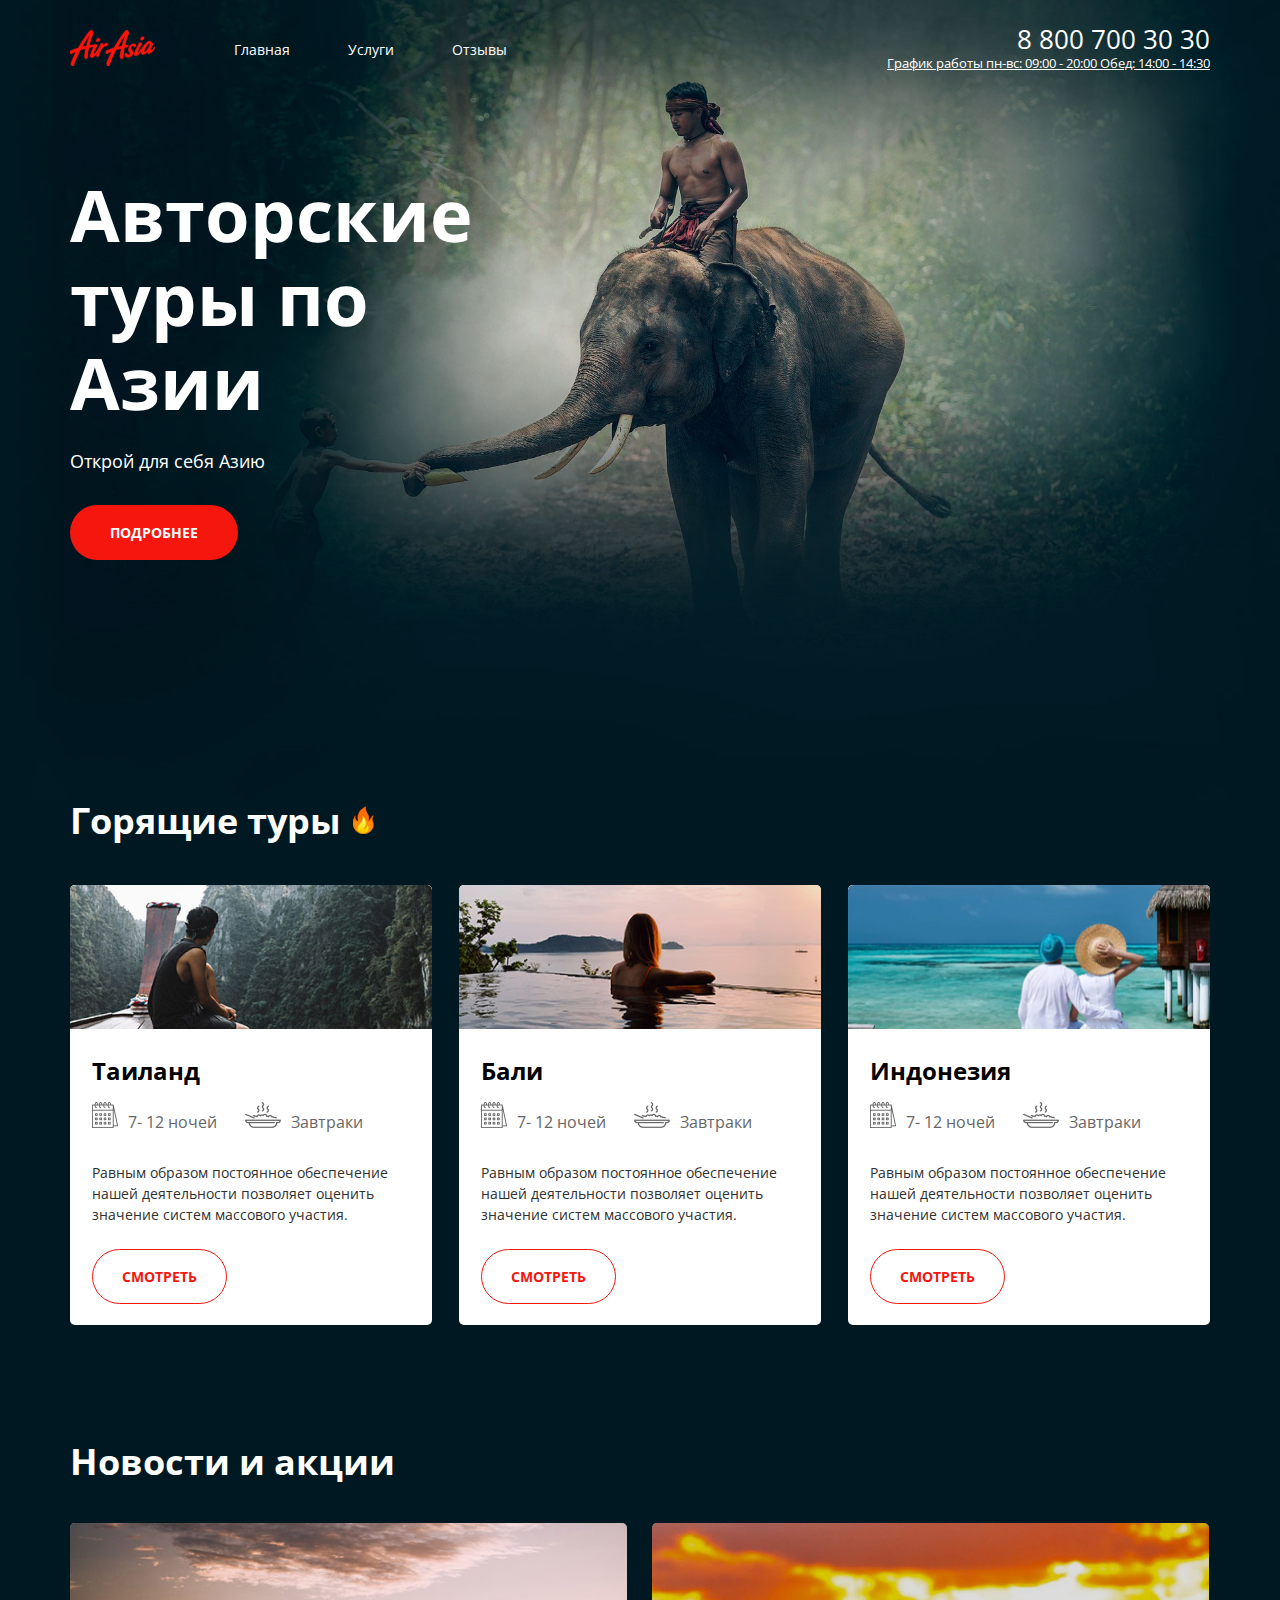
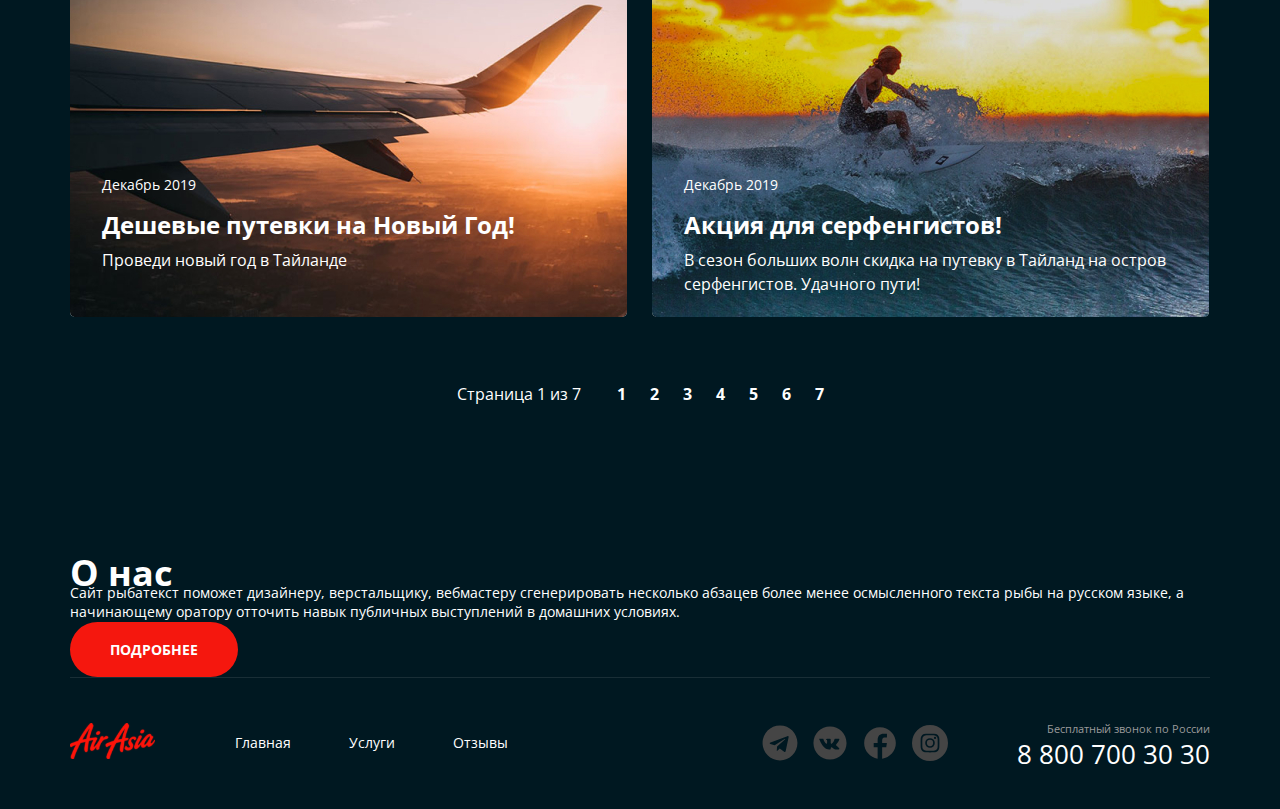
==== commit cf354e8e: "правки" ====
--- a/index.html
+++ b/index.html
@@ -6,7 +6,7 @@
     <meta name="viewport" content="width=device-width, initial-scale=1.0">
     <link rel="preconnect" href="https://fonts.googleapis.com">
     <link rel="preconnect" href="https://fonts.gstatic.com" crossorigin>
-    <link href="https://fonts.googleapis.com/css2?family=Open+Sans:wght@400;700&display=swap" rel="stylesheet">
+    <link href="https://fonts.googleapis.com/css2?family=Open+Sans:wght@400;600;700&display=swap" rel="stylesheet">
     <link rel="stylesheet" href="css/style.css">
     <title>Air-Asia</title>
 </head>
@@ -57,7 +57,13 @@
             </nav>
             <address class="contacts contacts__header">
                 <a class="contacts__phone" href="tel:+78007003030" >8 800 700 30 30</a>
-                <div class="contacts__workhours">График работы</div>
+                <div class="contacts__workhours">График работы
+                    <span class="contacts__tooltip">
+                        <span class="contacts__tooltip-text1">пн-вс: 09:00 - 20:00</span>
+                        <span class="contacts__tooltip-text2">Обед: 14:00 - 14:30</span>
+                    </span>
+
+                </div>
             </address>
         </div><!--./header__bar-->
         <div class="header__intro">
@@ -157,16 +163,20 @@
                         <p class="news__paragraph">В сезон больших волн скидка на путевку в Тайланд на остров серфенгистов. Удачного пути!</p>
                     </div>
                 </div>
+
+<!-- paginator
+================================================ -->
+
             <div class="paginator">
                 <div class="paginator__display">Страница 1 из 7</div>
                 <ul class="paginator__list">
-                    <li class="paginator__item"><a class="paginator__link" href="" >1</a></li>
-                    <li class="paginator__item"><a class="paginator__link" href="" >2</a></li>
-                    <li class="paginator__item"><a class="paginator__link" href="" >3</a></li>
-                    <li class="paginator__item"><a class="paginator__link" href="" >4</a></li>
-                    <li class="paginator__item"><a class="paginator__link" href="" >5</a></li>
-                    <li class="paginator__item"><a class="paginator__link" href="" >6</a></li>
-                    <li class="paginator__item"><a class="paginator__link" href="" >7</a></li>
+                    <li class="paginator__item paginator__item--active"><a class="paginator__link" href="#" >1</a></li>
+                    <li class="paginator__item"><a class="paginator__link" href="#" >2</a></li>
+                    <li class="paginator__item"><a class="paginator__link" href="#" >3</a></li>
+                    <li class="paginator__item"><a class="paginator__link" href="#" >4</a></li>
+                    <li class="paginator__item"><a class="paginator__link" href="#" >5</a></li>
+                    <li class="paginator__item"><a class="paginator__link" href="#" >6</a></li>
+                    <li class="paginator__item"><a class="paginator__link" href="#" >7</a></li>
                 </ul>
             </div>
         </div><!--./container-->
@@ -175,17 +185,15 @@
 <!-- about-us
 ==========================================================-->
 
-    <section class="about-us">
+    <section class="about">
         <div class="container">
-            <div class="about-us__inner">
-                <img class="about-us__img-back" src="img/about-us/gates.jpg" alt="">
-                <div class="about-us__block">
-                    <img class="about-us__bg" src="img/about-us/mountains.jpg" alt="">
-                    <div class="about-us__content">
-                        <h2 class="about-us__title title">О нас</h2>
-                        <p class="about-us__paragraph">Сайт рыбатекст поможет дизайнеру, верстальщику, вебмастеру сгенерировать несколько абзацев более менее осмысленного текста рыбы на русском языке, а начинающему оратору отточить навык публичных выступлений в домашних условиях. </p>
-                        <button class="btn">Подробнее</button>
+            <div class="about__inner">
+                <div class="about__block">
+                    <h2 class="about__title title">О нас</h2>
+                    <div class="about__block-text">
+                        <p>Сайт рыбатекст поможет дизайнеру, верстальщику, вебмастеру сгенерировать несколько абзацев более менее осмысленного текста рыбы на русском языке, а начинающему оратору отточить навык публичных выступлений в домашних условиях. </p>
                     </div>
+                    <button class="btn">Подробнее</button>
                 </div>
             </div>
         </div><!--./container-->
--- a/css/style.css
+++ b/css/style.css
@@ -14,25 +14,33 @@
   text-decoration: none;
 }
 
+html {
+  background-image: url(../img/bg1.jpg);
+  background-repeat: no-repeat;
+  background-position: 0 0;
+  background-attachment: local;
+  -webkit-background-size: cover;
+  -moz-background-size: cover;
+  -o-background-size: cover;
+  background-size: contain;
+  background-color: #001821;
+}
+
 body {
-    background: #001821 url('../img/bg1.jpg') no-repeat;
 
 /* текст
 ================================ */
 
     font-family: 'Open Sans', sans-serif;
+    font-weight: 400;
     font-size: 14px;
     line-height: 1.42em;
     color: #fff;
+    -webkit-font-smoothing: antialiased;
 }
 
 /* wrapper
 ================================ */
-
-.wrapper {
-
-
-}
 
 .container {
   margin: 0 auto;
@@ -44,47 +52,41 @@
 /* header
 ================================ */
 
-.header {
-}
-
 .header__bar {
   position: relative;
   top: 30px;
   left: 0;
-
-}
+}
+
 .logo {
   display: inline-block;
 }
-.logo__item {
-}
-.logo__pic {
-}
+
 .menu {
   display: inline;
-
-}
+}
+
 .menu__header {
   position: absolute;
   top: 10px;
   left: 164px;
-
-}
+}
+
 .menu__list {
   display: inline;
 }
+
 .menu__item {
   display: inline;
   margin-left: 54px;
-
-}
+}
+
 .menu__item:first-child {
   margin-left: 0px;
 }
 
 .menu__link {
   display: inline;
-  font-size: 14px;
   color: #fff;
 }
 
@@ -93,19 +95,18 @@
   transition: all .3s;
 }
 
+/* contacts
+==================================== */
 
 .contacts {
   display: inline-block;
-
-
-}
+  text-align: end;
+}
+
 .contacts__header {
-  text-align: end;
   position: absolute;
   top: 0;
   right: 0;
-
-
 }
 
 .contacts__phone {
@@ -118,33 +119,34 @@
   color: #DA0100;
   transition: all .3s;
 }
+
 .contacts__workhours {
   font-size: 13px;
   text-decoration-line: underline;
   color: #fff;
   font-style: normal;
-
-
-}
+}
+
+/* header__intro
+====================================== */
+
 .header__intro {
   padding-top: 131px;
   max-width: 511px;
   margin-bottom: 246px;
-
-}
+}
+
 .header__title {
   display: inline-block;
   margin-bottom: 27px;
   font-size: 72px;
-  line-height: 84px;
+  line-height: 1.17em;
   color: #FFFFFF;
-
-}
+}
+
 .header__subtitle {
   margin-bottom: 34px;
   font-size: 18px;
-  line-height: 20px;
-  align-items: center;
   color: #FFFFFF;
 }
 
@@ -154,6 +156,10 @@
 .btn {
   width: 168px;
   height: 55px;
+  font-family: 'Open Sans', sans-serif;
+  font-size: 14px;
+  text-transform: uppercase;
+  font-weight: 700;
   background: #F5170E;
   border-radius: 35px;
   color: #fff;
@@ -166,7 +172,6 @@
   transition: all .3s;
 }
 
-
 /* hot-tour
 ======================================= */
 
@@ -177,20 +182,23 @@
 .hot-tour__title {
   margin-bottom: 51px;
 }
+
 .hot-tour__title::after {
   content: url(../img/hot-tour/flame.svg);
   margin-left: 12px;
 }
+
 .title {
   font-size: 36px;
-  line-height: 42px;
+  font-weight: 700;
   color: #FFFFFF;
 }
+
 .hot-tour__list {
   display: inline;
   font-size: 0;
-
-}
+}
+
 .hot-tour__block {
   display: inline-block;
   max-width: 362px;
@@ -199,27 +207,31 @@
   margin-right: 27px;
   font-size: 0;
 }
+
 .hot-tour__block:last-child {
   margin-right: 0;
 }
+
 .hot-tour__pic {
   border-radius: 5px 5px 0px 0px;
-
-
-}
+}
+
 .hot-tour__block-content {
   display: inline-block;
   padding: 21px 22px;
 }
+
 .hot-tour__name {
   margin-bottom: 21px;
   font-size: 24px;
-  line-height: 28px;
+  font-weight: 700;
   color: #000000;
 }
+
 .hot-tour__offers {
   margin-bottom: 23px;
 }
+
 .hot-tour__offers-item {
   display: inline;
 }
@@ -228,29 +240,23 @@
   margin-right: 28px;
   display: inline;
   font-size: 16px;
-  line-height: 19px;
-  align-items: center;
   color: #666666;
-
-}
+}
+
 .hot-tour__icon {
   margin-right: 10px;
 }
+
 .hot-tour__text {
   margin-bottom: 24px;
   font-size: 14px;
-  line-height: 21px;
-  align-items: center;
+  line-height: 1.5em;
   color: #303030;
 }
+
 .hot-tour__btn {
-  font-size: 14px;
-  font-weight: 700;
-  align-items: center;
-  text-transform: uppercase;
   width: 135px;
   height: 55px;
-  border-radius: 35px;
   background: #FFFFFF;
   color: #F5170E;
   border: 1px solid #F5170E;
@@ -278,8 +284,8 @@
   max-width: 557px;
   display: inline-block;
   border-radius: 5px;
-
-}
+}
+
 .news__block + .news__block {
   margin-left: 25px;
 }
@@ -287,48 +293,59 @@
 .news__image {
   border-radius: 5px;
 }
+
 .news__block-item {
   position: absolute;
   left: 32px;
-  bottom: 48px;
-}
+  top: 252px;
+}
+
 .news__date {
+  margin-bottom: 12px;
   font-size: 14px;
-  line-height: 21px;
-  margin-bottom: 12px;
   font-weight: 400;
 }
+
 .news__subtitle {
   font-size: 24px;
-  line-height: 36px;
+  font-weight: 700;
+  line-height: 1.5em;
   margin-bottom: 5px;
 }
+
 .news__paragraph {
   font-size: 16px;
-  line-height: 21px;
   font-weight: 400;
+  line-height: 1.5em;
 }
 
 /* paginator
 =========================================== */
+
 .paginator {
   text-align: center;
   padding-top: 57px;
   margin-bottom: 152px;
 }
+
 .paginator__display {
   display: inline;
   font-size: 16px;
-  line-height: 20px;
   color: #fff;
   margin-right: 36px;
 }
+
 .paginator__list {
   display: inline;
 }
+
 .paginator__item {
   display: inline;
-}
+  position: relative;
+  z-index: 10;
+
+}
+
 .paginator__item + .paginator__item {
   margin-left: 24px;
 }
@@ -337,17 +354,29 @@
   display: inline-block;
   font-size: 16px;
   font-weight: 700;
-  line-height: 21px;
-  color: #fff;
-}
-
-.paginator__link:hover {
+  color: #fff;
+}
+
+.paginator__link::before {
+  content: '';
+  display: none;
+  position: absolute;
+  left: -11px;
+  top: -21px;
+  z-index: -2;
   border-radius: 50%;
   background: #fff;
   color: #F5170E;
   height: 32px;
   width: 32px;
-  transition: background-color .3s;
+}
+
+.paginator__link:hover {
+  color: #F5170E;
+}
+
+.paginator__link:hover::before {
+  display: block;
 }
 
 /* about-us
@@ -355,40 +384,35 @@
 
 .about-us {
   margin-bottom: 100px;
-
 }
 
 .about-us__inner {
   position: relative;
-
-}
-
+}
 
 .about-us__img-back {
   border-radius: 5px 5px 5px 5px;
-
-}
+}
+
 .about-us__block {
   position: absolute;
   top: 97px;
   left: 354px;
   z-index: 10;
-
-
-}
+}
+
 .about-us__bg {
   border-radius: 5px 5px 5px 5px;
-
-}
+}
+
 .about-us__content {
   position: absolute;
   top: 70px;
   left: 81px;
 }
+
 .about-us__title {
   margin-bottom: 37px;
-  font-size: 36px;
-  line-height: 42px;
   color: #000000;
 }
 
@@ -396,29 +420,18 @@
   margin-bottom: 43px;
   max-width: 502px;
   font-size: 16px;
-  font-weight: 400;
-  line-height: 27px;
-  align-items: center;
+  line-height: 1.68em;
   color: #060606;
 }
-
 
 /* footer
 ========================================== */
-
-.footer {
-
-}
 
 .footer__inner {
   position: relative;
   border-top: 1px solid rgba(250, 250, 250, .1);
   padding: 45px 0;
-
-
-
-}
-
+}
 
 .menu__footer {
   position: absolute;
@@ -435,19 +448,17 @@
   top: 47px;
   right: 262px;
 }
+
 .social__list {
   display: inline-block;
 }
+
 .social__item {
   display: inline;
 }
+
 .social__item + .social__item {
   margin-left: 10px;
-}
-.social__link:hover {
-
-}
-.social__icon {
 }
 
 .social__svg {
@@ -455,26 +466,24 @@
   width: 36px;
   fill: #454545;
 }
+
 .social__svg:hover {
   fill: #9C9C9C;
 }
 
-
 .contacts__footer {
   position: absolute;
-  top: 45px;
+  top: 41px;
   right: 0;
-
-}
+}
+
 .contacts__text {
   font-size: 11px;
-  line-height: 20px;
   color: #9A9A9A;
   font-style: normal;
-  text-align: end;
-}
-.contacts__phone {
-}
-
-
-
+  margin-bottom: 6px;
+}
+
+
+
+
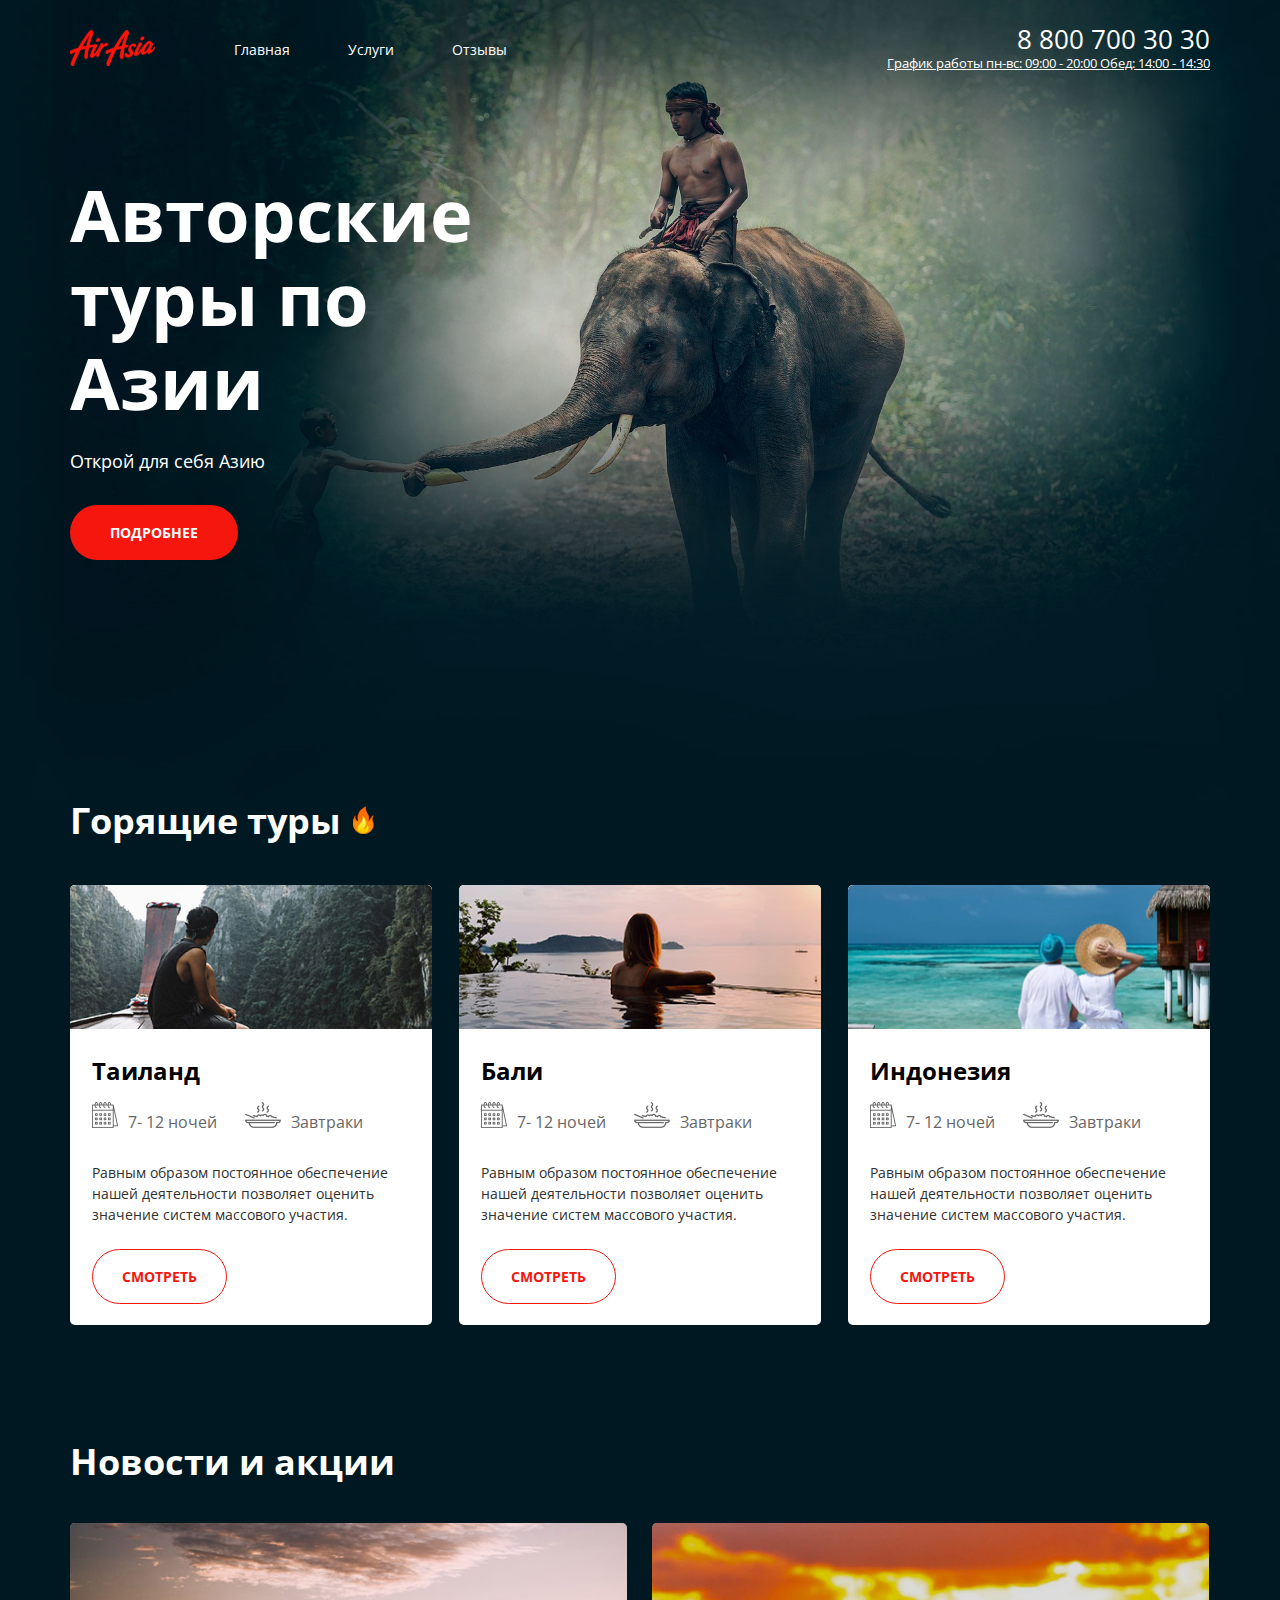
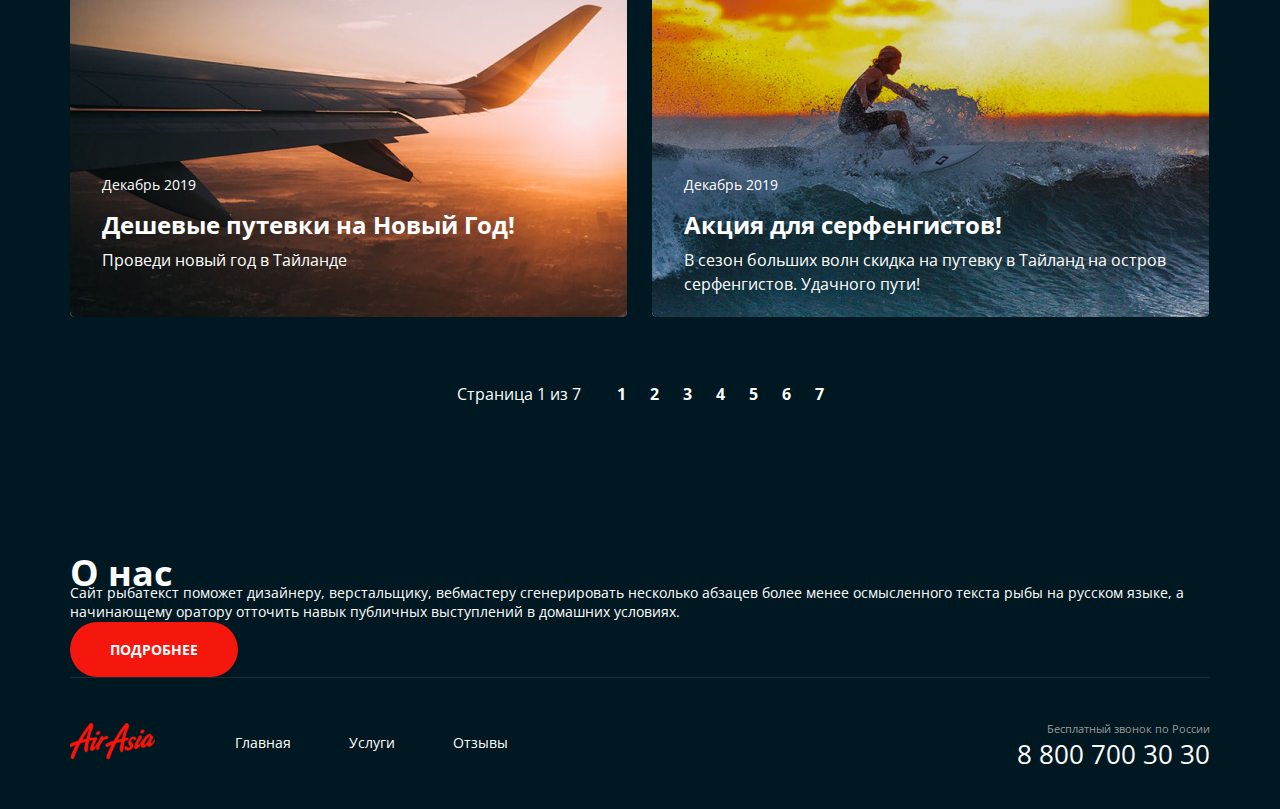
==== commit 6e4911b0: "Update index.html" ====
--- a/index.html
+++ b/index.html
@@ -12,31 +12,6 @@
 </head>
 <body>
 
-    <!-- Sprite -->
-<svg style="display: none;" width="36px" height="36px">
-    <symbol id="telegram" viewBox="0 0 32 32" >
-        <g>
-            <path d="M16 0.5c-8.563 0-15.5 6.938-15.5 15.5s6.938 15.5 15.5 15.5c8.563 0 15.5-6.938 15.5-15.5s-6.938-15.5-15.5-15.5zM23.613 11.119l-2.544 11.988c-0.188 0.85-0.694 1.056-1.4 0.656l-3.875-2.856-1.869 1.8c-0.206 0.206-0.381 0.381-0.781 0.381l0.275-3.944 7.181-6.488c0.313-0.275-0.069-0.431-0.482-0.156l-8.875 5.587-3.825-1.194c-0.831-0.262-0.85-0.831 0.175-1.231l14.944-5.763c0.694-0.25 1.3 0.169 1.075 1.219z"/>
-        </g>
-    </symbol>
-    <symbol id="vk" viewBox="0 0 50 50">
-        <g>
-            <path d="M25,2C12.318,2,2,12.318,2,25s10.318,23,23,23c12.683,0,23-10.318,23-23S37.683,2,25,2z M34.973,29.535 c2.237,1.986,2.702,2.695,2.778,2.816C38.678,33.821,36.723,34,36.723,34h-4.12c0,0-1.003,0.011-1.86-0.557 c-1.397-0.915-2.86-2.689-3.888-2.381C25.992,31.32,26,32.486,26,33.483C26,33.84,25.693,34,25,34s-0.981,0-1.288,0 c-2.257,0-4.706-0.76-7.149-3.313c-3.456-3.609-6.487-10.879-6.487-10.879s-0.179-0.366,0.016-0.589 c0.221-0.25,0.822-0.218,0.822-0.218L14.909,19c0,0,0.376,0.071,0.646,0.261c0.223,0.156,0.347,0.454,0.347,0.454 s0.671,2.216,1.526,3.629c1.67,2.758,2.447,2.828,3.014,2.531C21.27,25.445,21,22.513,21,22.513s0.037-1.259-0.395-1.82 c-0.333-0.434-0.97-0.665-1.248-0.701c-0.225-0.029,0.151-0.423,0.63-0.648C20.627,19.059,21.498,18.986,23,19 c1.169,0.011,1.506,0.081,1.962,0.186C26.341,19.504,26,20.343,26,23.289c0,0.944-0.13,2.271,0.582,2.711 c0.307,0.19,1.359,0.422,3.231-2.618c0.889-1.442,1.596-3.834,1.596-3.834s0.146-0.263,0.373-0.393 c0.232-0.133,0.225-0.13,0.543-0.13S35.832,19,36.532,19c0.699,0,1.355-0.008,1.468,0.402c0.162,0.589-0.516,2.607-2.234,4.797 C32.943,27.793,32.63,27.457,34.973,29.535z"/>
-        </g>
-    </symbol>
-    <symbol id="facebook" viewBox="0 0 50 50">
-        <g>
-            <path d="M25,3C12.85,3,3,12.85,3,25c0,11.03,8.125,20.137,18.712,21.728V30.831h-5.443v-5.783h5.443v-3.848 c0-6.371,3.104-9.168,8.399-9.168c2.536,0,3.877,0.188,4.512,0.274v5.048h-3.612c-2.248,0-3.033,2.131-3.033,4.533v3.161h6.588 l-0.894,5.783h-5.694v15.944C38.716,45.318,47,36.137,47,25C47,12.85,37.15,3,25,3z"/>
-        </g>
-    </symbol>
-    <symbol id="instagram" viewBox="0 0 19.2 19.2">
-        <g>
-            <path d="M13.898 7.051a1.656 1.656 0 0 0-.95-.949 2.766 2.766 0 0 0-.928-.172c-.527-.024-.685-.03-2.02-.03s-1.493.006-2.02.03a2.766 2.766 0 0 0-.929.172 1.656 1.656 0 0 0-.949.95 2.766 2.766 0 0 0-.172.928c-.024.527-.03.685-.03 2.02s.006 1.493.03 2.02a2.766 2.766 0 0 0 .172.929 1.656 1.656 0 0 0 .95.949 2.766 2.766 0 0 0 .928.172c.527.024.685.03 2.02.03s1.493-.006 2.02-.03a2.766 2.766 0 0 0 .929-.172 1.656 1.656 0 0 0 .949-.95 2.766 2.766 0 0 0 .172-.928c.024-.527.03-.685.03-2.02s-.006-1.493-.03-2.02a2.766 2.766 0 0 0-.172-.929zM10 12.568A2.568 2.568 0 1 1 12.568 10 2.568 2.568 0 0 1 10 12.568zm2.669-4.637a.6.6 0 1 1 .6-.6.6.6 0 0 1-.6.6z" transform="translate(-.4 -.4)"/><circle cx="9.6" cy="9.6" r="1.667"/><path d="M10 .4a9.6 9.6 0 1 0 9.6 9.6A9.6 9.6 0 0 0 10 .4zm4.97 11.662a3.67 3.67 0 0 1-.233 1.213 2.556 2.556 0 0 1-1.462 1.462 3.67 3.67 0 0 1-1.213.233c-.534.024-.704.03-2.062.03s-1.528-.006-2.062-.03a3.67 3.67 0 0 1-1.213-.233 2.556 2.556 0 0 1-1.462-1.462 3.67 3.67 0 0 1-.233-1.213C5.006 11.528 5 11.358 5 10s.006-1.528.03-2.062a3.67 3.67 0 0 1 .233-1.213 2.556 2.556 0 0 1 1.462-1.462 3.67 3.67 0 0 1 1.213-.233C8.472 5.006 8.642 5 10 5s1.528.006 2.062.03a3.67 3.67 0 0 1 1.213.233 2.556 2.556 0 0 1 1.462 1.462 3.67 3.67 0 0 1 .233 1.213c.024.534.03.704.03 2.062s-.006 1.528-.03 2.062z" transform="translate(-.4 -.4)"/>
-        </g>
-    </symbol>
-
-</svg>
-
 <div class="wrapper">
 
 <!-- header
@@ -46,7 +21,7 @@
     <div class="container">
         <div class="header__bar">
             <div class="logo">
-                <a class="logo__item" href="/" ><img class="logo__pic" src="img/logo.svg" alt="" ></a>
+                <a class="logo__item" href="#" ><img class="logo__pic" src="img/logo.svg" alt="" ></a>
             </div>
             <nav class="menu menu__header">
                 <ul class="menu__list">
@@ -219,33 +194,17 @@
             </nav>
             <div class="social">
                 <ul class="social__list">
-                    <li class="social__item">
-                        <a class="social__link" href="" >
-                            <svg class="social__svg">
-                                <use xlink:href="#telegram"></use>
-                            </svg>
-                        </a>
-                    </li>
-                    <li class="social__item">
-                        <a class="social__link" href="" >
-                            <svg class="social__svg">
-                                <use class="social__svg-use" xlink:href="#vk"></use>
-                            </svg>
-                        </a>
-                    </li>
-                    <li class="social__item">
-                        <a class="social__link" href="" >
-                            <svg class="social__svg">
-                                <use xlink:href="#facebook"></use>
-                            </svg>
-                        </a>
-                    </li>
-                    <li class="social__item">
-                        <a class="social__link" href="" >
-                            <svg class="social__svg">
-                                <use xlink:href="#instagram"></use>
-                            </svg>
-                        </a>
+                    <li class="social__item social__item--icon--telegram ">
+                        <a class="social__link" href="#" ></a>
+                    </li>
+                    <li class="social__item social__item--icon--vk">
+                        <a class="social__link" href="#" ></a>
+                    </li>
+                    <li class="social__item social__item--icon--facebook">
+                        <a class="social__link" href="#" ></a>
+                    </li>
+                    <li class="social__item social__item--icon--instagram">
+                        <a class="social__link" href="#" ></a>
                     </li>
                 </ul>
             </div>
@@ -260,4 +219,4 @@
 </div><!--./wrapper-->
 
 </body>
-</html>+</html>
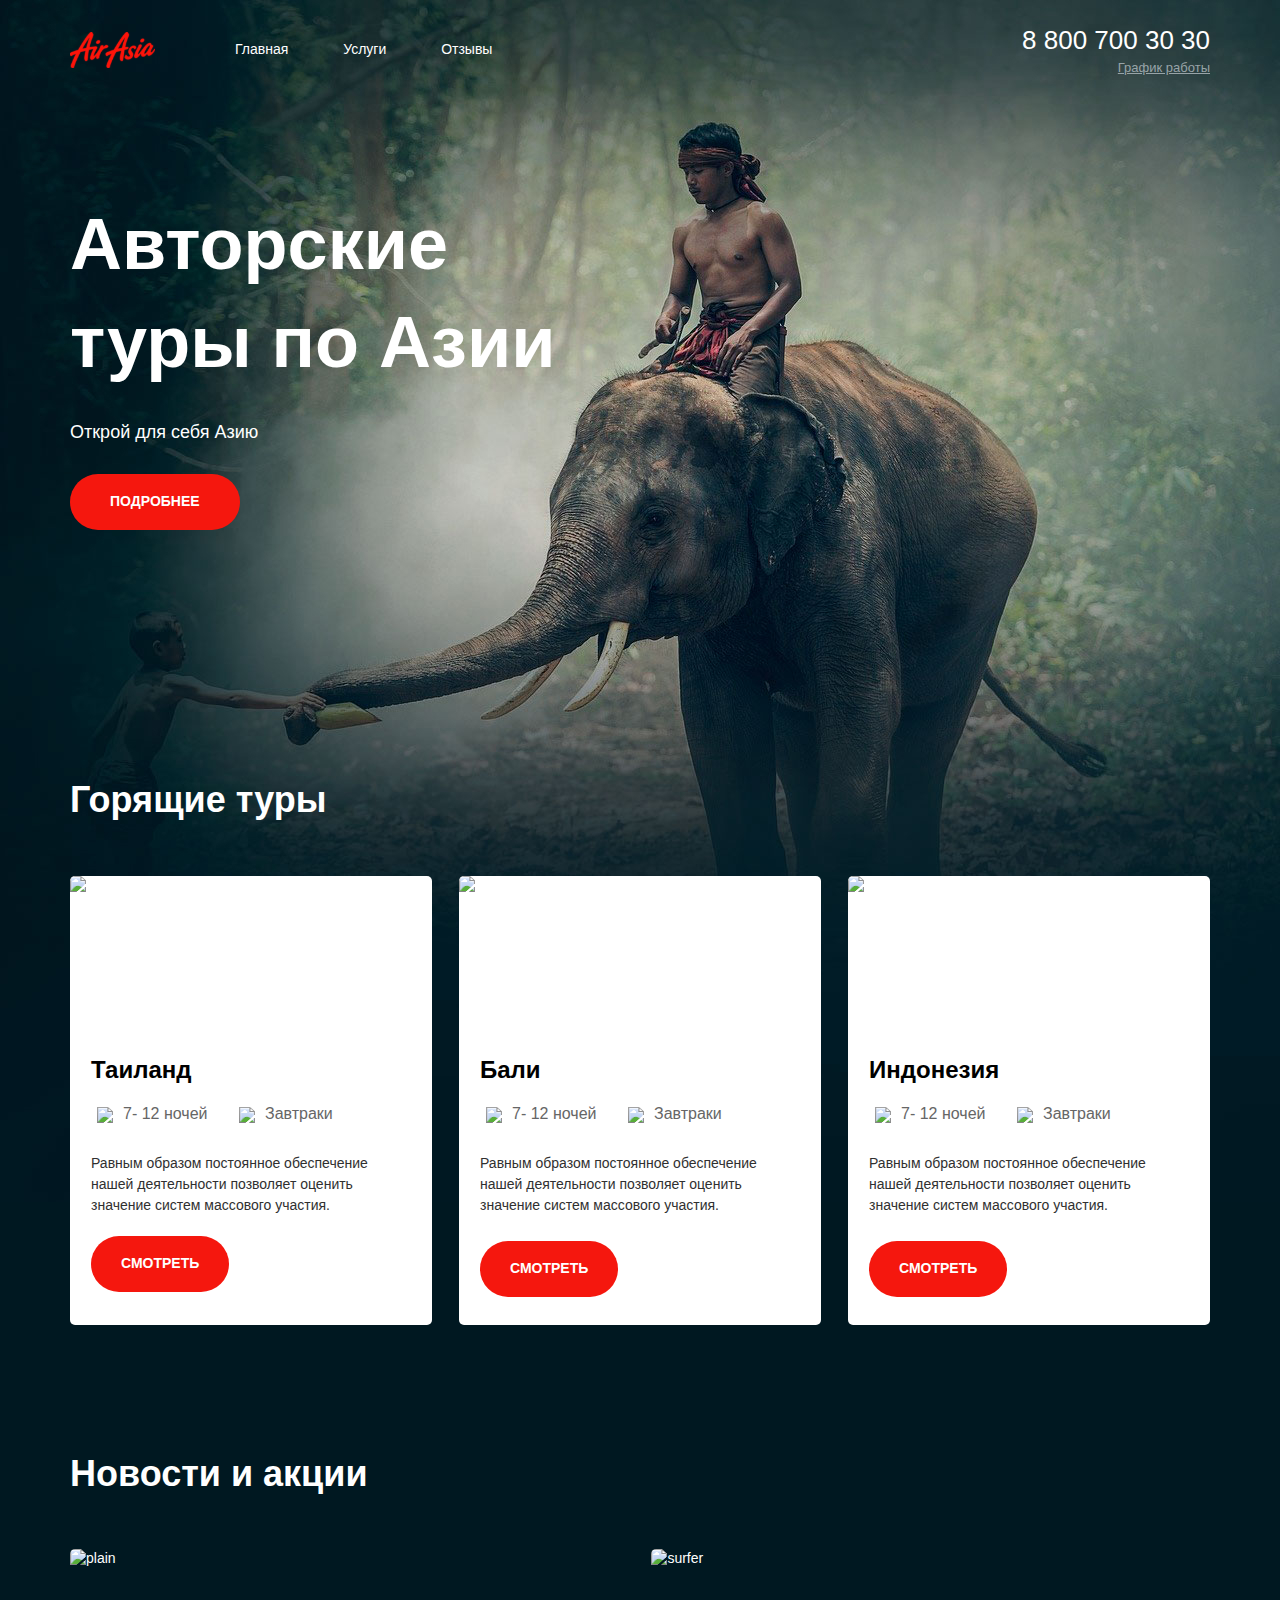
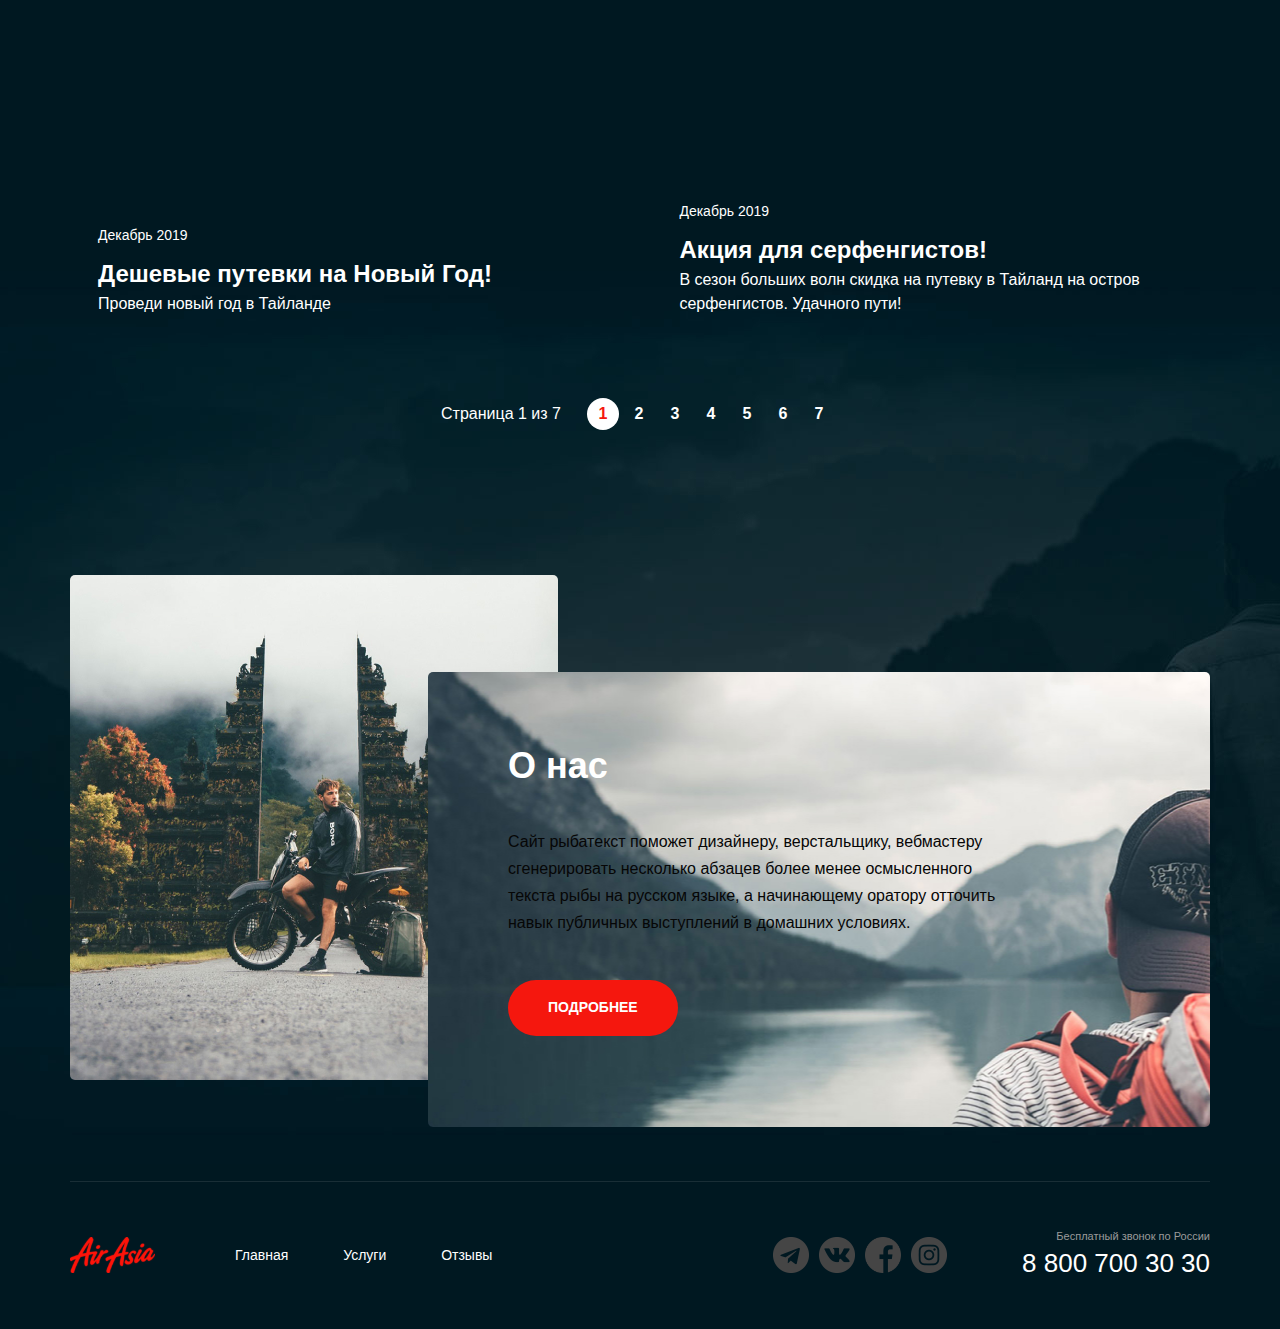
==== commit 79a2e785: "пред правками наставника" ====
--- a/index.html
+++ b/index.html
@@ -6,138 +6,142 @@
     <meta name="viewport" content="width=device-width, initial-scale=1.0">
     <link rel="preconnect" href="https://fonts.googleapis.com">
     <link rel="preconnect" href="https://fonts.gstatic.com" crossorigin>
-    <link href="https://fonts.googleapis.com/css2?family=Open+Sans:wght@400;600;700&display=swap" rel="stylesheet">
-    <link rel="stylesheet" href="css/style.css">
-    <title>Air-Asia</title>
+    <link rel="stylesheet" href="css/main.css">
+    <title>Air-Asia | Главная</title>
 </head>
 <body>
 
-<div class="wrapper">
-
+<div class="wrapper wrapper--index-page">
+    <div class="wrapper__content">
 <!-- header
-========================================= -->
-
-<header class="header">
-    <div class="container">
-        <div class="header__bar">
-            <div class="logo">
-                <a class="logo__item" href="#" ><img class="logo__pic" src="img/logo.svg" alt="" ></a>
-            </div>
-            <nav class="menu menu__header">
-                <ul class="menu__list">
-                    <li class="menu__item"><a class="menu__link" href="#" >Главная</a></li>
-                    <li class="menu__item"><a class="menu__link" href="#" >Услуги</a></li>
-                    <li class="menu__item"><a class="menu__link" href="#" >Отзывы</a></li>
-                </ul>
-            </nav>
-            <address class="contacts contacts__header">
-                <a class="contacts__phone" href="tel:+78007003030" >8 800 700 30 30</a>
-                <div class="contacts__workhours">График работы
-                    <span class="contacts__tooltip">
-                        <span class="contacts__tooltip-text1">пн-вс: 09:00 - 20:00</span>
-                        <span class="contacts__tooltip-text2">Обед: 14:00 - 14:30</span>
-                    </span>
-
-                </div>
-            </address>
-        </div><!--./header__bar-->
-        <div class="header__intro">
-            <h1 class="header__title">Авторские туры по Азии</h1>
-            <div class="header__subtitle">Открой для себя Азию</div>
-            <button class="btn">Подробнее</button>
+===========================================================-->
+
+<section class="intro">
+    <div class="container intro__container">
+        <header class="header">
+            <div class="header__inner">
+                <a class="logo" href="index.html"><img class="logo__pic" src="img/logo.svg" alt="Air-Asia"></a>
+                <nav class="menu header__menu">
+                    <ul class="menu__list">
+                        <li class="menu__item"><a class="menu__link" href="index.html">Главная</a></li>
+                        <li class="menu__item"><a class="menu__link" href="services.html">Услуги</a></li>
+                        <li class="menu__item"><a class="menu__link" href="reviews.html">Отзывы</a></li>
+                    </ul>
+                </nav>
+                <address class="contacts header__contacts">
+                    <a class="contacts__phone" href="tel:+78007003030">8 800 700 30 30</a>
+                    <div class="contacts__workhours">График работы
+                        <div class="contacts__tooltip">
+                            <span class="contacts__tooltip-text1">пн-вс: 09:00 - 20:00</span>
+                            <span class="contacts__tooltip-text2">Обед: 14:00 - 14:30</span>
+                        </div>
+                    </div>
+                </address>
+            </div>
+        </header><!--./header-->
+        <div class="intro__content">
+            <div class="intro__content-block">
+                <h1 class="title intro__title">Авторские туры по Азии</h1>
+                <p class="intro__desc">Открой для себя Азию</p>
+                <a class="btn">Подробнее</a>
+            </div>
         </div>
     </div><!--./container-->
-</header>
-
-<div class="page-content">
-
-<!-- hot-tour
+</section><!--./intro-->
+
+<!-- tours
+===========================================================-->
+
+    <section class="tours">
+        <div class="container">
+            <h2 class="tours__title section-title">Горящие туры</h2>
+                <ul class="tours__list">
+                    <li class="tours__block">
+                        <img class="tours__pic" src="img/tours/thailand.jpg" alt="thailand">
+                        <div class="tours__block-content">
+                            <h3 class="tours__name">Таиланд</h3>
+                            <ul class="tours__offers">
+                                <li class="tours__offers-item">
+                                    <div class="tours__icon"><img class="tours__icon-img" src="img/tours/calendar.svg" alt="calendar"></div>
+                                    <span class="tours__included">7- 12 ночей</span>
+                                </li>
+                                <li class="tours__offers-item">
+                                    <div class="tours__icon"><img class="tours__icon-img" src="img/tours/meal.svg" alt="meal"></div>
+                                    <span class="tours__included">Завтраки</span>
+                                </li>
+                            </ul>
+                            <p class="tours__desc">Равным образом постоянное обеспечение нашей деятельности позволяет оценить значение систем массового участия.</p>
+                            <div class="tours__btn"><a class="btn btn--color--white">Смотреть</a></div>
+                        </div>
+                    </li>
+                    <li class="tours__block">
+                        <img class="tours__pic" src="img/tours/bali.jpg" alt="bali">
+                        <div class="tours__block-content">
+                            <h3 class="tours__name">Бали</h3>
+                            <ul class="tours__offers">
+                                <li class="tours__offers-item">
+                                    <div class="tours__icon"><img class="tours__icon-img" src="img/tours/calendar.svg" alt="calendar"></div>
+                                    <span class="tours__included">7- 12 ночей</span>
+                                </li>
+                                <li class="tours__offers-item">
+                                    <div class="tours__icon"><img class="tours__icon-img" src="img/tours/meal.svg" alt="meal"></div>
+                                    <span class="tours__included">Завтраки</span>
+                                </li>
+                            </ul>
+                            <p class="tours__desc">Равным образом постоянное обеспечение нашей деятельности позволяет оценить значение систем массового участия.</p>
+                            <a class="btn btn--color--white">Смотреть</a>
+                        </div>
+                    </li>
+                    <li class="tours__block">
+                        <img class="tours__pic" src="img/tours/Indonesia.jpg" alt="indonesia">
+                        <div class="tours__block-content">
+                            <h3 class="tours__name">Индонезия</h3>
+                            <ul class="tours__offers">
+                                <li class="tours__offers-item">
+                                    <div class="tours__icon"><img class="tours__icon-img" src="img/tours/calendar.svg" alt="calendar"></div>
+                                    <span class="tours__included">7- 12 ночей</span>
+                                </li>
+                                <li class="tours__offers-item">
+                                    <div class="tours__icon"><img class="tours__icon-img" src="img/tours/meal.svg" alt="meal"></div>
+                                    <span class="tours__included">Завтраки</span>
+                                </li>
+                            </ul>
+                            <p class="tours__desc">Равным образом постоянное обеспечение нашей деятельности позволяет оценить значение систем массового участия.</p>
+                            <a class="btn btn--color--white">Смотреть</a>
+                        </div>
+                    </li>
+                </ul><!--./tours__list-->
+        </div><!--./container-->
+    </section><!--/.tours-->
+
+<!-- news
 ==========================================================-->
-
-    <section class="hot-tour">
-        <div class="container">
-            <h2 class="hot-tour__title title">Горящие туры</h2>
-                <ul class="hot-tour__list">
-                    <li class="hot-tour__block">
-                        <img class="hot-tour__pic" src="img/hot-tour/thailand.jpg" alt="" >
-                        <div class="hot-tour__block-content">
-                            <h3 class="hot-tour__name">Таиланд</h3>
-                            <ul class="hot-tour__offers">
-                                <li class="hot-tour__offers-item">
-                                    <img class="hot-tour__icon" src="img/hot-tour/calendar.svg" alt="">
-                                    <div class="hot-tour__included">7- 12 ночей</div>
-                                </li>
-                                <li class="hot-tour__offers-item">
-                                    <img class="hot-tour__icon" src="img/hot-tour/meal.svg" alt="">
-                                    <div class="hot-tour__included">Завтраки</div>
-                                </li>
-                            </ul>
-                            <p class="hot-tour__text">Равным образом постоянное обеспечение нашей деятельности позволяет оценить значение систем массового участия.</p>
-                            <button class="hot-tour__btn btn">Смотреть</button>
-                        </div>
-                    </li>
-                    <li class="hot-tour__block">
-                        <img class="hot-tour__pic" src="img/hot-tour/bali.jpg" alt="" >
-                        <div class="hot-tour__block-content">
-                            <h3 class="hot-tour__name">Бали</h3>
-                            <ul class="hot-tour__offers">
-                                <li class="hot-tour__offers-item">
-                                    <img class="hot-tour__icon" src="img/hot-tour/calendar.svg" alt="">
-                                    <div class="hot-tour__included">7- 12 ночей</div>
-                                </li>
-                                <li class="hot-tour__offers-item">
-                                    <img class="hot-tour__icon" src="img/hot-tour/meal.svg" alt="">
-                                    <div class="hot-tour__included">Завтраки</div>
-                                </li>
-                            </ul>
-                            <p class="hot-tour__text">Равным образом постоянное обеспечение нашей деятельности позволяет оценить значение систем массового участия.</p>
-                            <button class="hot-tour__btn btn">Смотреть</button>
-                        </div>
-                    </li>
-                    <li class="hot-tour__block">
-                        <img class="hot-tour__pic" src="img/hot-tour/Indonesia.jpg" alt="" >
-                        <div class="hot-tour__block-content">
-                            <h3 class="hot-tour__name">Индонезия</h3>
-                            <ul class="hot-tour__offers">
-                                <li class="hot-tour__offers-item">
-                                    <img class="hot-tour__icon" src="img/hot-tour/calendar.svg" alt="">
-                                    <div class="hot-tour__included">7- 12 ночей</div>
-                                </li>
-                                <li class="hot-tour__offers-item">
-                                    <img class="hot-tour__icon" src="img/hot-tour/meal.svg" alt="">
-                                    <div class="hot-tour__included">Завтраки</div>
-                                </li>
-                            </ul>
-                            <p class="hot-tour__text">Равным образом постоянное обеспечение нашей деятельности позволяет оценить значение систем массового участия.</p>
-                            <button class="hot-tour__btn btn">Смотреть</button>
-                        </div>
-                    </li>
-                </ul>
-        </div><!--./container-->
-    </section><!--/.hot-tour-->
-
-<!-- news
-=========================================================-->
 
     <section class="news">
         <div class="container">
-            <h2 class="news__title title">Новости и акции</h2>
-                <div class="news__block">
-                    <img class="news__image" src="img/news/plain.jpg" alt="">
-                    <div class="news__block-item">
+            <h2 class="news__title section-title">Новости и акции</h2>
+            <ul class="news__content">
+                <li class="news__block single-block">
+                    <img class="news__image" src="img/news/plain.png" alt="plain">
+                    <div class="news__block-content">
                         <h4 class="news__date">Декабрь 2019</h4>
                         <h3 class="news__subtitle">Дешевые путевки на Новый Год!</h3>
-                        <p class="news__paragraph">Проведи новый год в Тайланде</p>
-                    </div>
-                </div>
-                <div class="news__block">
-                    <img class="news__image" src="img/news/Surfer.jpg" alt="">
-                    <div class="news__block-item">
+                        <div class="news__desc">
+                            <p>Проведи новый год в Тайланде</p>
+                        </div>
+                    </div>
+                </li>
+                <li class="news__block single-block">
+                    <img class="news__image" src="img/news/Surfer.png" alt="surfer">
+                    <div class="news__block-content">
                         <h4 class="news__date">Декабрь 2019</h4>
                         <h3 class="news__subtitle">Акция для серфенгистов!</h3>
-                        <p class="news__paragraph">В сезон больших волн скидка на путевку в Тайланд на остров серфенгистов. Удачного пути!</p>
-                    </div>
-                </div>
+                        <div class="news__desc">
+                            <p>В сезон больших волн скидка на путевку в Тайланд на остров серфенгистов. Удачного пути!</p>
+                        </div>
+                    </div>
+                </li>
+            </ul>
 
 <!-- paginator
 ================================================ -->
@@ -157,42 +161,41 @@
         </div><!--./container-->
     </section><!--./news-->
 
-<!-- about-us
+<!-- about
 ==========================================================-->
 
     <section class="about">
         <div class="container">
             <div class="about__inner">
                 <div class="about__block">
-                    <h2 class="about__title title">О нас</h2>
-                    <div class="about__block-text">
+                    <h2 class="about__section-title section-title section-title--color--black">О нас</h2>
+                    <div class="about__desc">
                         <p>Сайт рыбатекст поможет дизайнеру, верстальщику, вебмастеру сгенерировать несколько абзацев более менее осмысленного текста рыбы на русском языке, а начинающему оратору отточить навык публичных выступлений в домашних условиях. </p>
                     </div>
-                    <button class="btn">Подробнее</button>
+                    <a class="btn">Подробнее</a>
                 </div>
             </div>
         </div><!--./container-->
-    </section>
-
-</div> <!--./page-content-->
+    </section><!--./about-->
+
+</section> <!--./page-content-->
+</div> <!--./wrapper__content-->
 
 <!-- footer
-==============================================-->
+=========================================================-->
 
 <footer class="footer">
     <div class="container">
-        <div class="footer__inner">
-            <div class="logo">
-                <a class="logo__item" href="/" ><img class="logo__pic" src="img/logo.svg" alt="" ></a>
-            </div>
-            <nav class="menu__footer menu">
+        <div class="footer__inner footer__inner--border">
+            <a class="logo" href="index.html" ><img class="logo__pic" src="img/logo.svg" alt="Air-Asia" ></a>
+            <nav class="footer__menu menu">
                 <ul class="menu__list">
-                    <li class="menu__item"><a class="menu__link" href="#" >Главная</a></li>
-                    <li class="menu__item"><a class="menu__link" href="#" >Услуги</a></li>
+                    <li class="menu__item"><a class="menu__link" href="index.html" >Главная</a></li>
+                    <li class="menu__item"><a class="menu__link" href="services.html" >Услуги</a></li>
                     <li class="menu__item"><a class="menu__link" href="#" >Отзывы</a></li>
                 </ul>
             </nav>
-            <div class="social">
+            <div class="social footer__social">
                 <ul class="social__list">
                     <li class="social__item social__item--icon--telegram ">
                         <a class="social__link" href="#" ></a>
@@ -208,15 +211,15 @@
                     </li>
                 </ul>
             </div>
-            <address class="contacts__footer contacts">
+            <address class="footer__contacts contacts">
                 <div class="contacts__text">Бесплатный звонок по России</div>
                 <a class="contacts__phone" href="tel:+78007003030" >8 800 700 30 30</a>
             </address>
         </div><!--./footer__inner-->
     </div><!--./container-->
-</footer>
+</footer><!--./footer-->
 
 </div><!--./wrapper-->
 
 </body>
-</html>
+</html>--- a/css/main.css
+++ b/css/main.css
@@ -0,0 +1,53 @@
+@import url('layout/fonts.css');
+@import url('layout/normalize.css');
+@import url('layout/base.css');
+
+@import url('blocks/header.css');
+@import url('blocks/logo.css');
+@import url('blocks/menu.css');
+@import url('blocks/contacts.css');
+@import url('blocks/intro.css');
+@import url('blocks/button.css');
+@import url('blocks/title.css');
+@import url('blocks/tours.css');
+@import url('blocks/news.css');
+@import url('blocks/paginator.css');
+@import url('blocks/about.css');
+@import url('blocks/footer.css');
+@import url('blocks/social.css');
+
+@import url('blocks/hero.css');
+@import url('blocks/breadcrumbs.css');
+@import url('blocks/services.css');
+@import url('blocks/partners.css');
+
+@import url('blocks/homepage.css');
+
+@import url('blocks/reviews.css');
+@import url('blocks/review.css');
+@import url('blocks/reviews-form.css');
+@import url('blocks/avatar.css');
+@import url('blocks/tag.css');
+@import url('blocks/separator.css');
+@import url('blocks/form.css');
+@import url('blocks/controls.css');
+
+
+
+
+
+
+
+
+
+
+
+
+
+
+
+
+
+
+
+
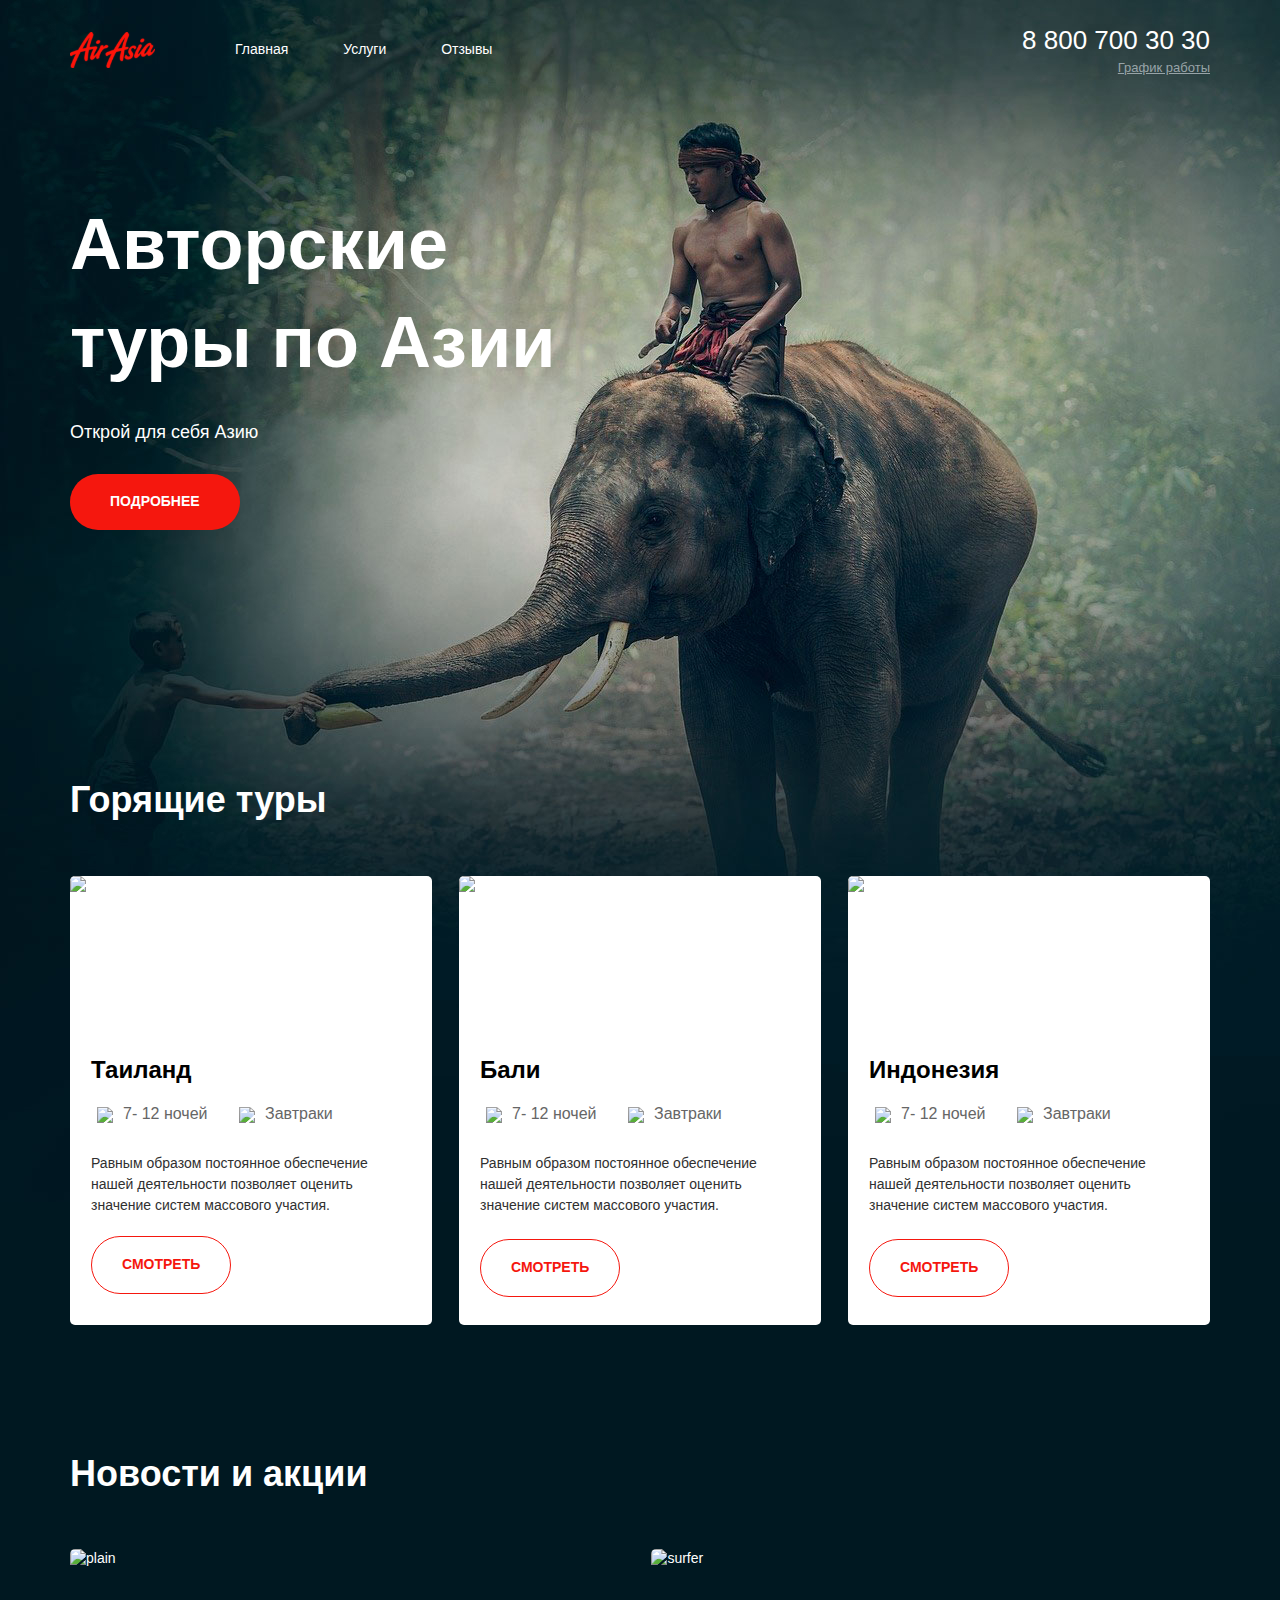
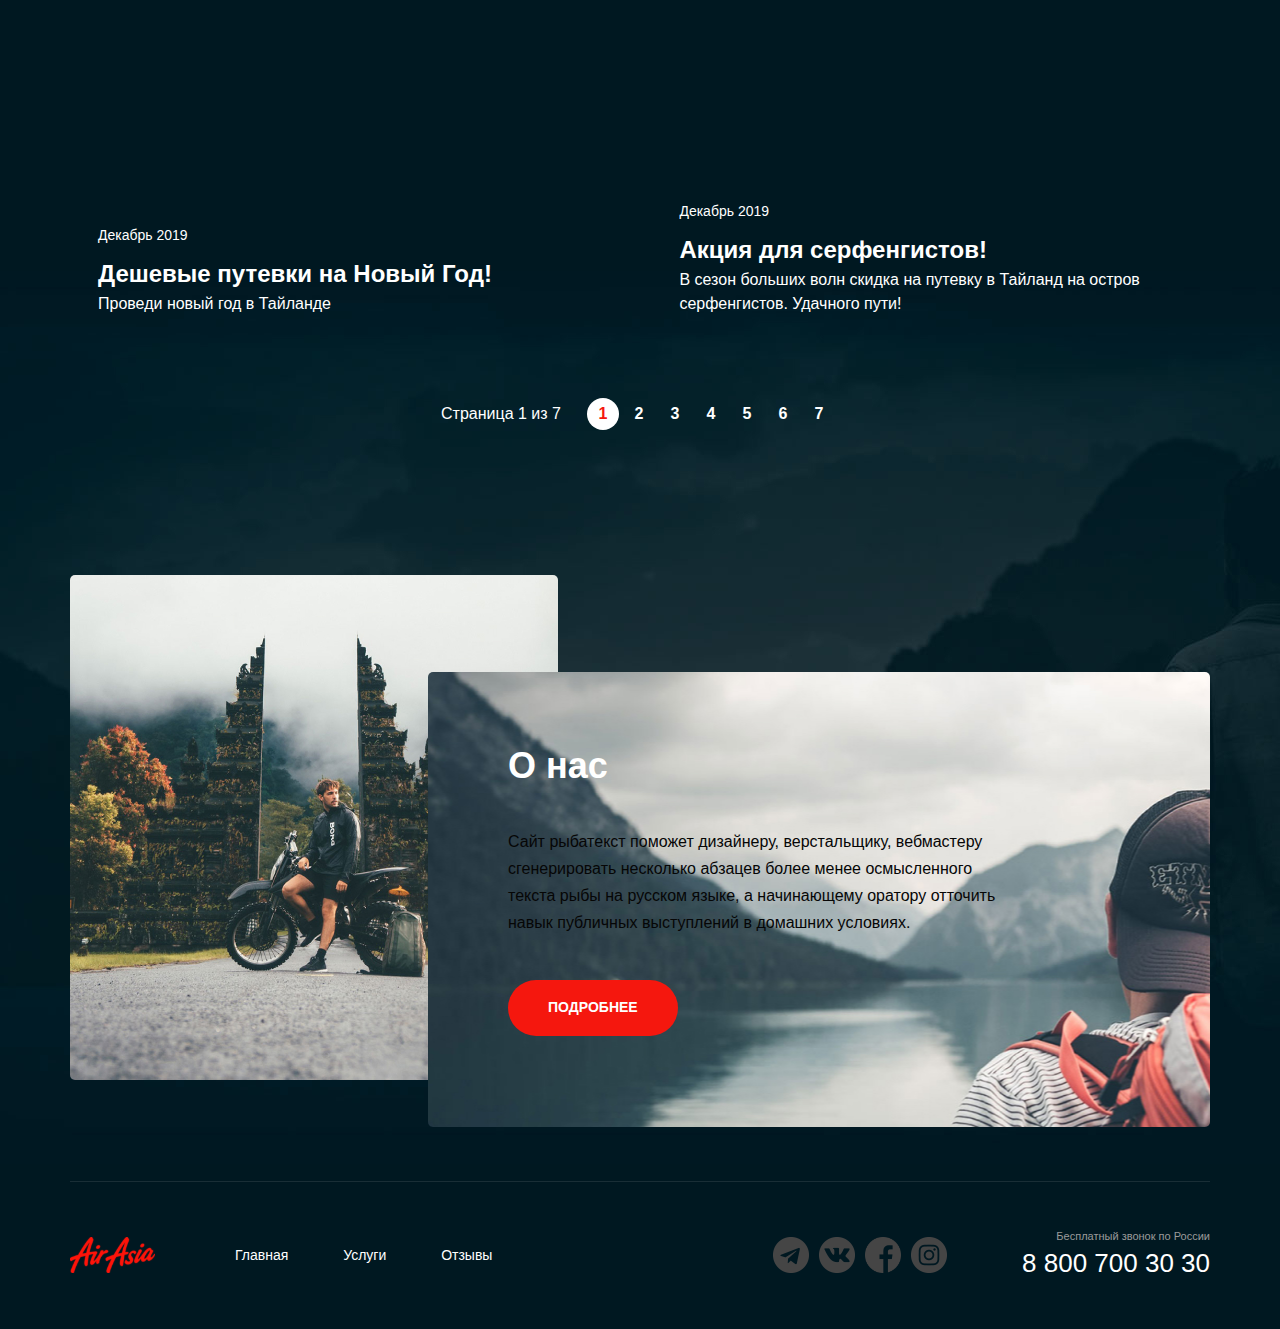
==== commit 1a746b6a: "last commit" ====
--- a/index.html
+++ b/index.html
@@ -13,6 +13,7 @@
 
 <div class="wrapper wrapper--index-page">
     <div class="wrapper__content">
+
 <!-- header
 ===========================================================-->
 
--- a/css/main.css
+++ b/css/main.css
@@ -21,8 +21,6 @@
 @import url('blocks/services.css');
 @import url('blocks/partners.css');
 
-@import url('blocks/homepage.css');
-
 @import url('blocks/reviews.css');
 @import url('blocks/review.css');
 @import url('blocks/reviews-form.css');
@@ -31,6 +29,8 @@
 @import url('blocks/separator.css');
 @import url('blocks/form.css');
 @import url('blocks/controls.css');
+
+@import url('homepage.css');
 
 
 
@@ -51,3 +51,4 @@
 
 
 
+
